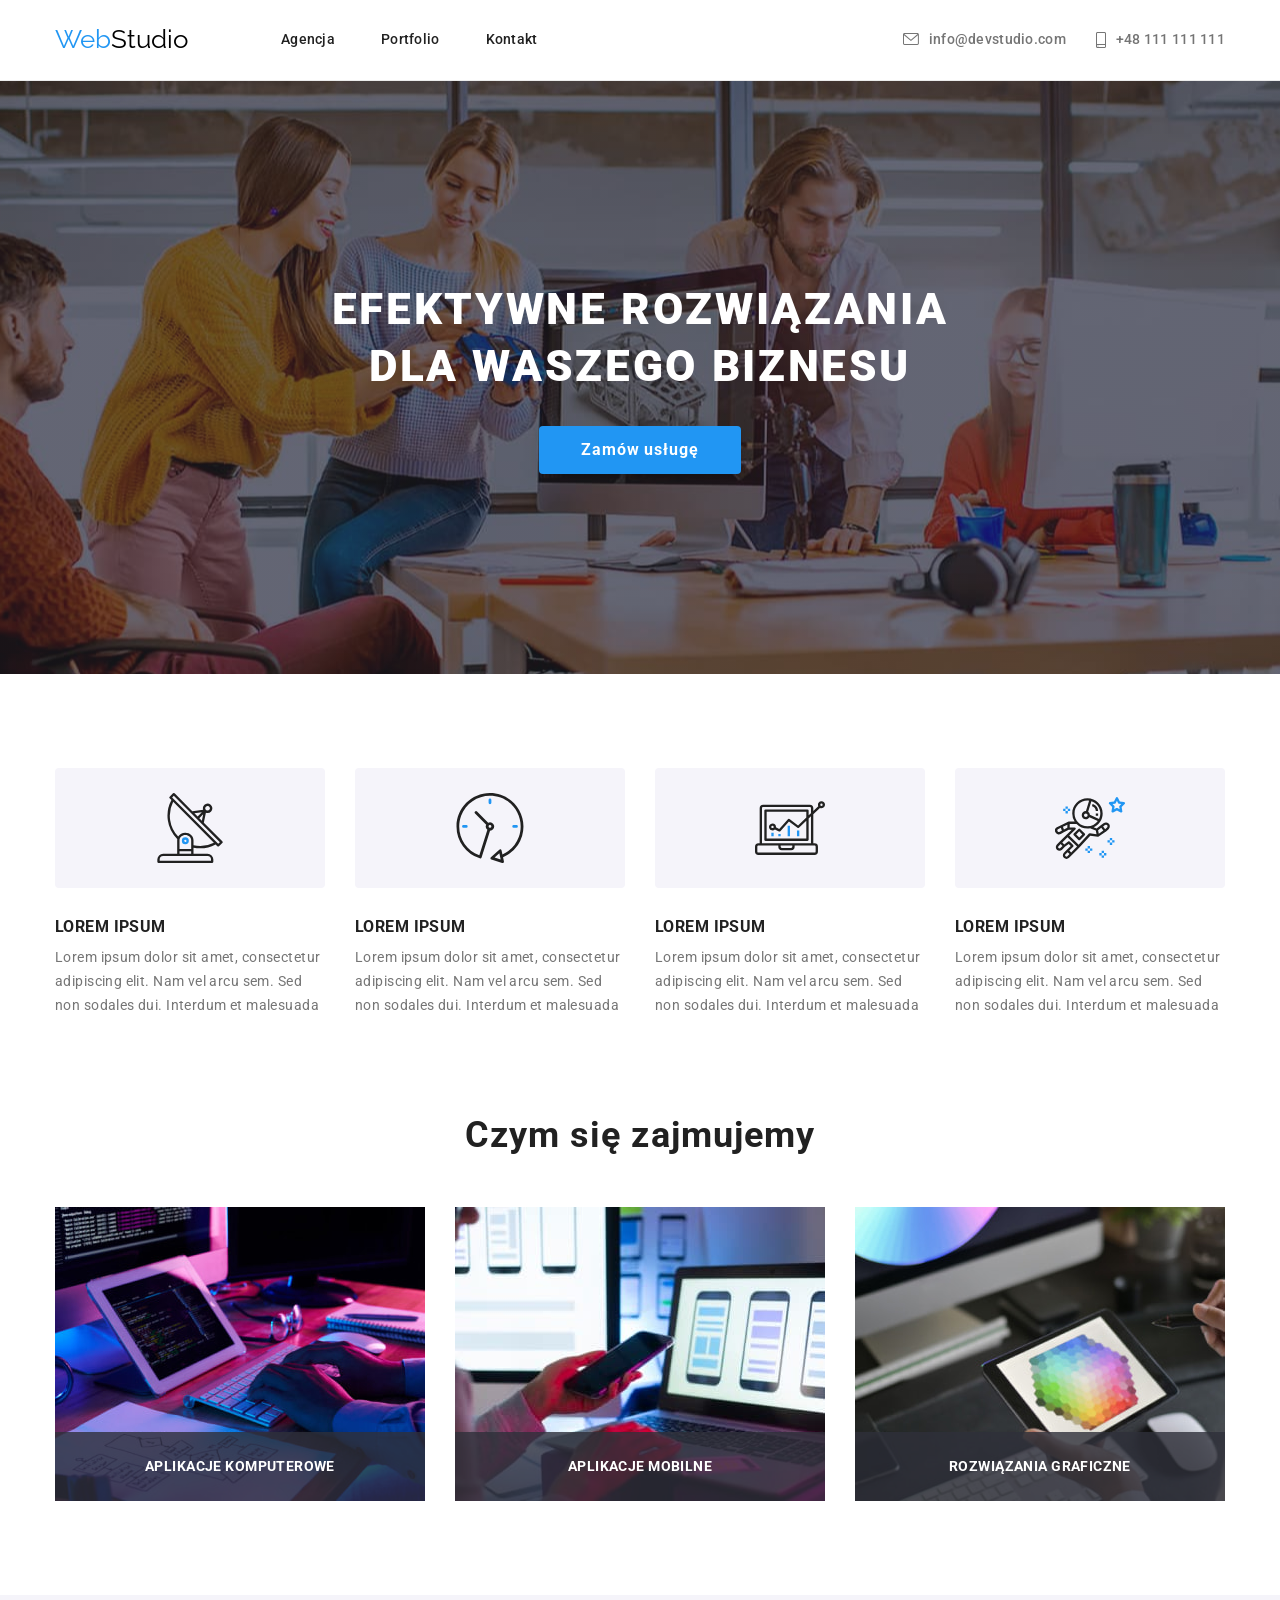
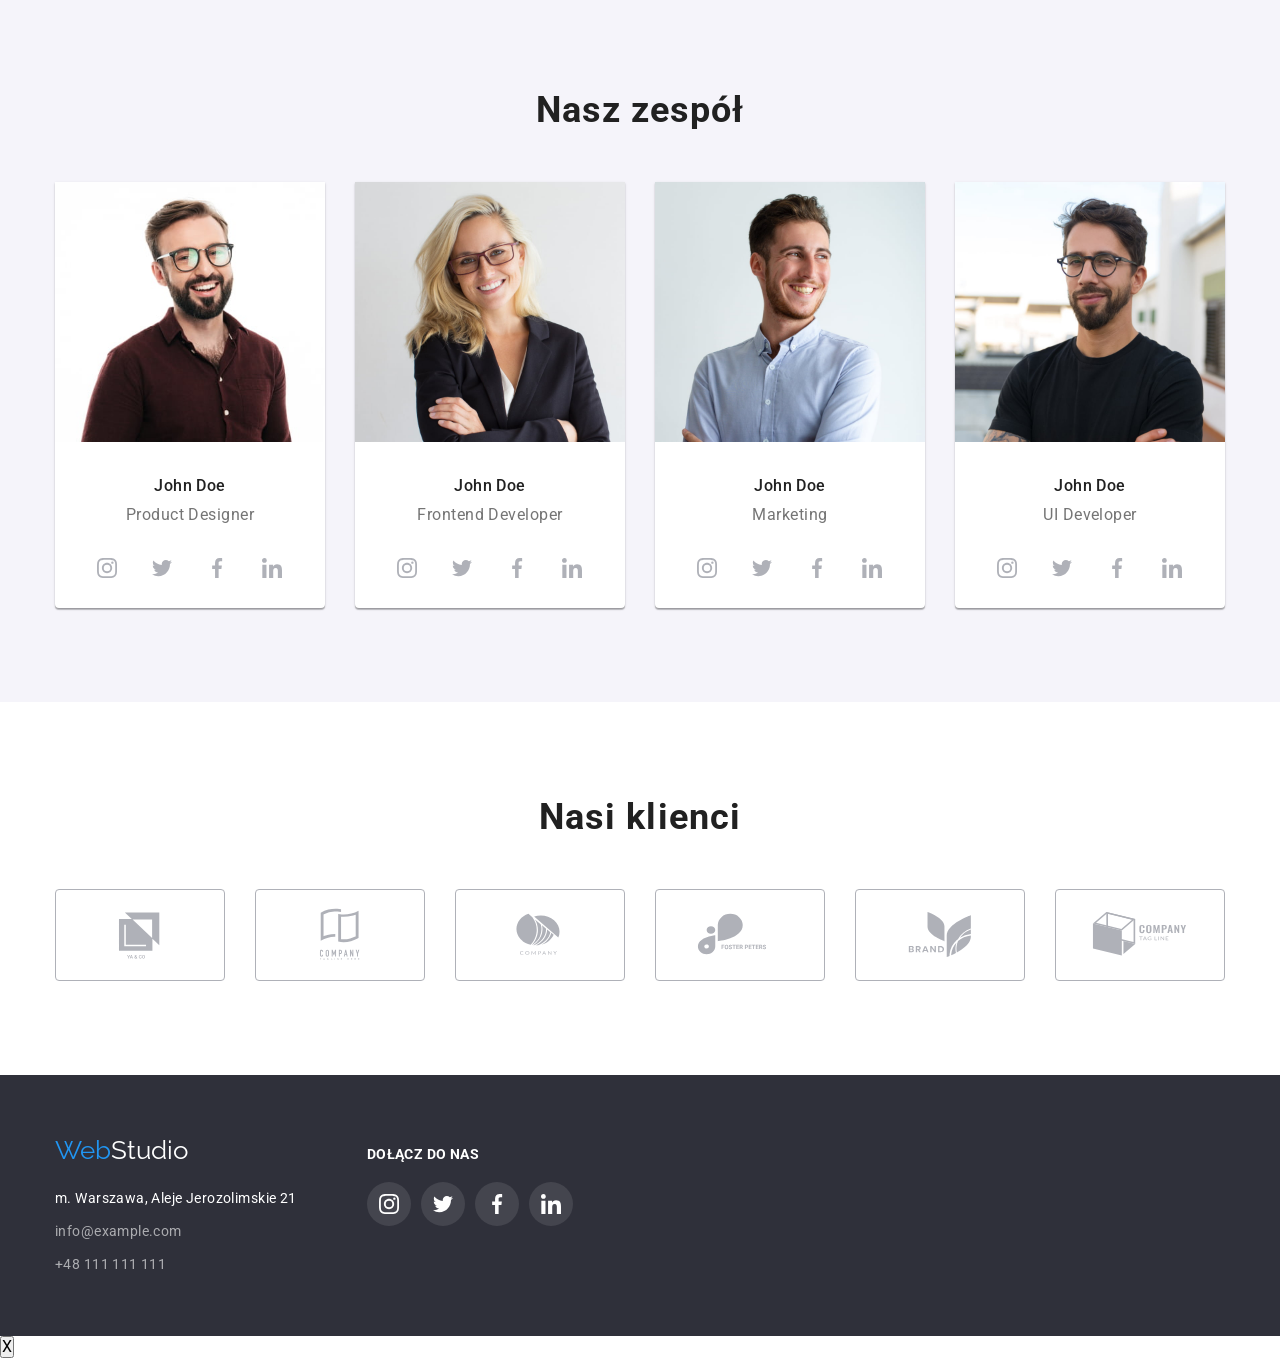
==== index.html @ ac833cc3 "add modal html coding" ====
<!DOCTYPE html>
<html lang="pl">
  <head>
    <meta charset="utf-8" />
    <link
      rel="stylesheet"
      href="https://cdnjs.cloudflare.com/ajax/libs/modern-normalize/1.1.0/modern-normalize.min.css"
    />
    <link
      href="https://fonts.googleapis.com/css2?family=Raleway:wght@700&family=Roboto:wght@400;500;700;900&display=swap"
      rel="stylesheet"
    />
    <link rel="stylesheet" href="./css/styles.css" />
    <title>WebStudio - agencja interaktywna</title>
  </head>
  <body>
    <header class="page-header">
      <div class="container page-nav">
        <a href="./" class="logo"><span class="logo-blue">Web</span>Studio</a>
        <nav>
          <ul class="nav-links">
            <li><a href="">Agencja</a></li>
            <li><a href="./portfolio.html">Portfolio</a></li>
            <li><a href="">Kontakt</a></li>
          </ul>
        </nav>
        <ul class="nav-links contact-links">
          <li>
            <a href="mailto:info@devstudio.com">
              <svg width="16" height="12">
                <use href="./images/icons.svg#icon-envelope"></use>
              </svg>
              info@devstudio.com
            </a>
          </li>
          <li>
            <a href="tel:+48111111111">
              <svg width="10" height="16">
                <use href="./images/icons.svg#icon-smartphone"></use>
              </svg>
              +48 111 111 111
            </a>
          </li>
        </ul>
      </div>
    </header>
    <!--hero content-->
    <main>
      <section class="hero-content section">
        <div class="container">
          <h1>
            Efektywne rozwiązania<br />
            dla waszego biznesu
          </h1>
          <button type="button" class="hero-button" data-modal-open>Zamów usługę</button>
        </div>
      </section>
      <!--examples content-->
      <section class="examples-content section">
        <div class="container">
          <ul class="examples-cards">
            <li>
              <div class="examples-icons-bg">
                <svg class="examples-icons" width="70" height="70">
                  <use href="images/icons.svg#icon-antenna"></use>
                </svg>
              </div>
              <h3>Lorem ipsum</h3>
              <p>
                Lorem ipsum dolor sit amet, consectetur adipiscing elit. Nam vel arcu sem. Sed non sodales dui. Interdum
                et malesuada
              </p>
            </li>
            <li>
              <div class="examples-icons-bg">
                <svg class="examples-icons" width="70" height="70">
                  <use href="images/icons.svg#icon-clock"></use>
                </svg>
              </div>
              <h3>Lorem ipsum</h3>
              <p>
                Lorem ipsum dolor sit amet, consectetur adipiscing elit. Nam vel arcu sem. Sed non sodales dui. Interdum
                et malesuada
              </p>
            </li>
            <li>
              <div class="examples-icons-bg">
                <svg class="examples-icons" width="70" height="70">
                  <use href="images/icons.svg#icon-diagram"></use>
                </svg>
              </div>
              <h3>Lorem ipsum</h3>
              <p>
                Lorem ipsum dolor sit amet, consectetur adipiscing elit. Nam vel arcu sem. Sed non sodales dui. Interdum
                et malesuada
              </p>
            </li>
            <li>
              <div class="examples-icons-bg">
                <svg class="examples-icons" width="70" height="70">
                  <use href="images/icons.svg#icon-astronaut"></use>
                </svg>
              </div>
              <h3>Lorem ipsum</h3>
              <p>
                Lorem ipsum dolor sit amet, consectetur adipiscing elit. Nam vel arcu sem. Sed non sodales dui. Interdum
                et malesuada
              </p>
            </li>
          </ul>
          <h2>Czym się zajmujemy</h2>
          <ul class="examples-info-cards">
            <li>
              <figure>
                <img
                  src="./images/box-1.jpg"
                  alt="Schemat blokowy na kartce papieru, dłonie na klawiaturze, tablet i monitor"
                  width="370"
                  height="294"
                />
                <figcaption>
                  <p class="examples-info-text">Aplikacje komputerowe</p>
                </figcaption>
              </figure>
            </li>
            <li>
              <figure>
                <img
                  src="./images/box-2.jpg"
                  alt="Dłonie trzymają smartfon i dotykają laptopa"
                  width="370"
                  height="294"
                />
                <figcaption>
                  <p class="examples-info-text">Aplikacje mobilne</p>
                </figcaption>
              </figure>
            </li>
            <li>
              <figure>
                <img
                  src="./images/box-3.jpg"
                  alt="Dłonie trzymają tablet i rysik, w tle iMac"
                  width="370"
                  height="294"
                />
                <figcaption>
                  <p class="examples-info-text">Rozwiązania graficzne</p>
                </figcaption>
              </figure>
            </li>
          </ul>
        </div>
      </section>
      <!--team content-->
      <section class="team-content section">
        <div class="container">
          <h2>Nasz zespół</h2>
          <ul class="team-cards">
            <li>
              <figure>
                <img src="images/product.jpg" alt="Osoba zajmująca się tworzeniem produktów" width="270" height="260" />
                <figcaption>
                  <span class="team-name">John Doe</span>
                  <br />
                  <span class="team-descr">Product Designer</span>
                </figcaption>
              </figure>
              <ul class="team-social">
                <li>
                  <a href="#">
                    <svg width="20" height="20">
                      <use href="./images/icons.svg#icon-instagram"></use>
                    </svg>
                  </a>
                </li>
                <li>
                  <a href="#">
                    <svg width="20" height="20">
                      <use href="./images/icons.svg#icon-twitter"></use>
                    </svg>
                  </a>
                </li>
                <li>
                  <a href="#">
                    <svg width="20" height="20">
                      <use href="./images/icons.svg#icon-facebook"></use>
                    </svg>
                  </a>
                </li>
                <li>
                  <a href="#">
                    <svg width="20" height="20">
                      <use href="./images/icons.svg#icon-linkedin"></use>
                    </svg>
                  </a>
                </li>
              </ul>
            </li>
            <li>
              <figure>
                <img src="images/frontend.jpg" alt="Osoba zajmująca się frontendem" width="270" height="260" />
                <figcaption>
                  <span class="team-name">John Doe</span>
                  <br />
                  <span class="team-descr">Frontend Developer</span>
                </figcaption>
              </figure>
              <ul class="team-social">
                <li>
                  <a href="#">
                    <svg width="20" height="20">
                      <use href="./images/icons.svg#icon-instagram"></use>
                    </svg>
                  </a>
                </li>
                <li>
                  <a href="#">
                    <svg width="20" height="20">
                      <use href="./images/icons.svg#icon-twitter"></use>
                    </svg>
                  </a>
                </li>
                <li>
                  <a href="#">
                    <svg width="20" height="20">
                      <use href="./images/icons.svg#icon-facebook"></use>
                    </svg>
                  </a>
                </li>
                <li>
                  <a href="#">
                    <svg width="20" height="20">
                      <use href="./images/icons.svg#icon-linkedin"></use>
                    </svg>
                  </a>
                </li>
              </ul>
            </li>
            <li>
              <figure>
                <img src="images/marketing.jpg" alt="Osoba zajmująca się marketingiem" width="270" height="260" />
                <figcaption>
                  <span class="team-name">John Doe</span>
                  <br />
                  <span class="team-descr">Marketing</span>
                </figcaption>
              </figure>
              <ul class="team-social">
                <li>
                  <a href="#">
                    <svg width="20" height="20">
                      <use href="./images/icons.svg#icon-instagram"></use>
                    </svg>
                  </a>
                </li>
                <li>
                  <a href="#">
                    <svg width="20" height="20">
                      <use href="./images/icons.svg#icon-twitter"></use>
                    </svg>
                  </a>
                </li>
                <li>
                  <a href="#">
                    <svg width="20" height="20">
                      <use href="./images/icons.svg#icon-facebook"></use>
                    </svg>
                  </a>
                </li>
                <li>
                  <a href="#">
                    <svg width="20" height="20">
                      <use href="./images/icons.svg#icon-linkedin"></use>
                    </svg>
                  </a>
                </li>
              </ul>
            </li>
            <li>
              <figure>
                <img src="images/ui.jpg" alt="Osoba zajmująca się interfejsem" width="270" height="260" />
                <figcaption>
                  <span class="team-name">John Doe</span>
                  <br />
                  <span class="team-descr">UI Developer</span>
                </figcaption>
              </figure>
              <ul class="team-social">
                <li>
                  <a href="#">
                    <svg width="20" height="20">
                      <use href="./images/icons.svg#icon-instagram"></use>
                    </svg>
                  </a>
                </li>
                <li>
                  <a href="#">
                    <svg width="20" height="20">
                      <use href="./images/icons.svg#icon-twitter"></use>
                    </svg>
                  </a>
                </li>
                <li>
                  <a href="#">
                    <svg width="20" height="20">
                      <use href="./images/icons.svg#icon-facebook"></use>
                    </svg>
                  </a>
                </li>
                <li>
                  <a href="#">
                    <svg width="20" height="20">
                      <use href="./images/icons.svg#icon-linkedin"></use>
                    </svg>
                  </a>
                </li>
              </ul>
            </li>
          </ul>
        </div>
      </section>
      <!--client content-->
      <section class="client-content section">
        <div class="container">
          <h2>Nasi klienci</h2>
          <ul class="client-cards">
            <li>
              <a href="#">
                <svg class="client-logo" width="106" height="60">
                  <use href="images/icons.svg#icon-client-1"></use>
                </svg>
              </a>
            </li>
            <li>
              <a href="#">
                <svg class="client-logo" width="106" height="60">
                  <use href="images/icons.svg#icon-client-2"></use>
                </svg>
              </a>
            </li>
            <li>
              <a href="#">
                <svg class="client-logo" width="106" height="60">
                  <use href="images/icons.svg#icon-client-3"></use>
                </svg>
              </a>
            </li>
            <li>
              <a href="#">
                <svg class="client-logo" width="106" height="60">
                  <use href="images/icons.svg#icon-client-4"></use>
                </svg>
              </a>
            </li>
            <li>
              <a href="#">
                <svg class="client-logo" width="106" height="60">
                  <use href="images/icons.svg#icon-client-5"></use>
                </svg>
              </a>
            </li>
            <li>
              <a href="#">
                <svg class="client-logo" width="106" height="60">
                  <use href="images/icons.svg#icon-client-6"></use>
                </svg>
              </a>
            </li>
          </ul>
        </div>
      </section>
    </main>
    <footer>
      <div class="footer container">
        <div class="footer-address">
          <a href="/" class="logo logo-white"> <span class="logo-blue">Web</span>Studio </a>
          <address>
            <p>m. Warszawa, Aleje Jerozolimskie 21</p>
            <p><a href="mailto:info@example.com">info@example.com</a></p>
            <p><a href="tel:+48111111111">+48 111 111 111</a></p>
          </address>
        </div>
        <div class="footer-social">
          <h4>Dołącz do nas</h4>
          <ul class="footer-social-icons">
            <li>
              <a href="#">
                <svg class="footer-social-icon" width="20" height="20">
                  <use href="./images/icons.svg#icon-instagram"></use>
                </svg>
              </a>
            </li>
            <li>
              <a href="#">
                <svg class="footer-social-icon" width="20" height="20">
                  <use href="./images/icons.svg#icon-twitter"></use>
                </svg>
              </a>
            </li>
            <li>
              <a href="#">
                <svg class="footer-social-icon" width="20" height="20">
                  <use href="./images/icons.svg#icon-facebook"></use>
                </svg>
              </a>
            </li>
            <li>
              <a href="#">
                <svg class="footer-social-icon" width="20" height="20">
                  <use href="./images/icons.svg#icon-linkedin"></use>
                </svg>
              </a>
            </li>
          </ul>
        </div>
      </div>
    </footer>

    <div class="backdrop is-hidden" data-modal>
      <div class="modal">
        <button type="button" class="close-btn" data-modal-close>X</button>
      </div>
    </div>

    <script src="./js/modal.js"></script>
  </body>
</html>
---- css/styles.css ----
* {
  box-sizing: border-box;
  margin: 0;
  padding: 0;
}

:root {
  --white-color: #fff;
  --team-color: #f5f4fa;
  --black-color: #000;
  --brand-color: #212121;
  --link-color: #2196f3;
  --contact-color: #757575;
  --icons-color: #afb1b8;
  --border-color: #eee;
  --portfolio-box-color: rgba(33, 150, 243, 0.9);
  --boxed-color: rgba(47, 48, 58, 0.8);
  --footer-contact-color: rgba(255, 255, 255, 0.6);
  --bg-color: #2f303a;
  --border-radius: 4px;
  --cubic-bezier: cubic-bezier(0.4, 0, 0.2, 1);
  --box-shadows: 0px 1px 3px rgba(0, 0, 0, 0.12), 0px 1px 1px rgba(0, 0, 0, 0.14), 0px 2px 1px rgba(0, 0, 0, 0.2);
}

body {
  font-family: 'Roboto', sans-serif;
  color: var(--brand-color);
}

ul {
  list-style: none;
}

img,
svg {
  display: block;
}

.container {
  max-width: 1200px;
  margin: 0 auto;
  padding: 0 15px;
}

.section {
  padding: 94px 0;
}

.page-header {
  padding-top: 24px;
  padding-bottom: 25px;
  border-bottom: 1px solid #ececec;
}

.logo {
  font-family: 'Raleway', sans-serif;
  font-size: 26px;
  text-decoration: none;
  line-height: 1.2;
  color: var(--black-color);
}

.logo-white {
  color: var(--white-color);
}

.page-nav {
  display: flex;
  align-items: center;
  justify-content: space-between;
}

.page-nav nav {
  margin-left: 93px;
  flex-grow: 1;
}

.nav-links {
  display: flex;
}

.nav-links li:not(:last-child) {
  margin-right: 46px;
}

.nav-links li a {
  color: var(--brand-color);
  font-weight: 500;
  font-size: 14px;
  letter-spacing: 0.02em;
  line-height: 1.1;
  text-decoration: none;
}

.contact-links li a {
  display: flex;
  align-items: center;
  color: var(--contact-color);
}

.contact-links li:not(:last-child) {
  margin-right: 30px;
}

.contact-links li a svg {
  margin-right: 10px;
  fill: currentColor;
}

.logo .logo-blue {
  color: var(--link-color);
}

.nav-links li a:hover,
.nav-links li a:focus,
.contact-links li a:hover,
.contact-links li a:focus {
  color: var(--link-color);
  transition: color 250ms var(--cubic-bezier);
}

.hero-content {
  background-image: linear-gradient(rgba(47, 48, 58, 0.4), rgba(47, 48, 58, 0.4)), url('../images/hero-bg.jpg');
  background-repeat: no-repeat;
  background-position: center;
  background-size: auto auto;
}

.hero-content .container {
  padding-top: 106px;
  padding-bottom: 106px;
}

.hero-content h1 {
  text-align: center;
  text-transform: uppercase;
  font-weight: 900;
  font-size: 44px;
  line-height: 1.3;
  letter-spacing: 0.06em;
  color: var(--white-color);
  margin-bottom: 30px;
}

.hero-button {
  display: block;
  margin: 0 auto;
  border: 0;
  text-align: center;
  box-shadow: 0px 4px 4px rgba(0, 0, 0, 0.15);
  border-radius: var(--border-radius);
  letter-spacing: 0.06em;
  font-weight: 700;
  font-size: 16px;
  line-height: 1.8;
  padding: 10px 42px;
  background-color: var(--link-color);
  color: var(--white-color);
}

.examples-content {
  font-size: 14px;
  letter-spacing: 0.03em;
}

.examples-cards,
.examples-info-cards,
.portfolio,
.team-cards,
.client-cards {
  display: flex;
  flex-wrap: wrap;
  gap: 30px;
}

.examples-cards li,
.team-cards li {
  flex-basis: calc((100% - 90px) / 4);
}

.examples-info-cards li,
.portfolio li {
  flex-basis: calc((100% - 60px) / 3);
}

.examples-cards li h3 {
  font-weight: 700;
  line-height: 1.1;
  text-transform: uppercase;
  color: var(--brand-color);
}

.examples-cards .examples-icons-bg {
  background-color: var(--team-color);
  padding: 25px 100px;
  margin-bottom: 30px;
  border-radius: var(--border-radius);
}

.examples-cards li p {
  margin: 10px 0 96px;
  font-weight: 400;
  line-height: 1.7;
  color: var(--contact-color);
}

.examples-info-cards figure {
  position: relative;
}

.examples-info-cards figcaption {
  position: absolute;
  bottom: 0;
  background-color: var(--boxed-color);
  width: 100%;
}

.examples-info-cards .examples-info-text {
  padding: 27px 0;
  color: var(--white-color);
  font-weight: 700;
  font-size: 14px;
  line-height: 1.1;
  text-align: center;
  letter-spacing: 0.03em;
  text-transform: uppercase;
}

.examples-content h2,
.team-content h2,
.client-content h2 {
  margin-bottom: 50px;
  font-weight: 700;
  font-size: 36px;
  line-height: 1.2;
  text-align: center;
  letter-spacing: 0.03em;
  color: var(--brand-color);
}

.team-content {
  background-color: var(--team-color);
}

footer,
.hero-content {
  background-color: var(--bg-color);
}

.team-cards > li {
  background-color: var(--white-color);
  box-shadow: var(--box-shadows);
  border-radius: 0px 0px 4px 4px;
}

.team-cards figcaption {
  margin: 30px 0 16px;
  font-size: 16px;
  line-height: 1.8;
  letter-spacing: 0.03em;
  text-align: center;
}

.team-cards .team-name {
  font-weight: 500;
  color: var(--brand-color);
}

.team-cards .team-descr {
  color: var(--contact-color);
}

.team-content .team-social {
  display: flex;
  align-items: center;
  justify-content: center;
  margin-bottom: 18px;
}

.team-social li:not(:last-child),
.footer-social-icons li:not(:last-child) {
  margin-right: 10px;
}

.team-social li a,
.footer-social .footer-social-icons li a {
  display: inline-flex;
  padding: 12px;
}

.team-social li a {
  color: var(--icons-color);
  fill: currentColor;
}

.team-social li a:hover,
.team-social li a:focus {
  color: var(--white-color);
  background-color: var(--link-color);
  border-radius: 50%;
  transition: color 250ms var(--cubic-bezier), background-color 250ms var(--cubic-bezier);
}

.client-cards li {
  flex-basis: calc((100% - 150px) / 6);
}

.client-cards li a {
  display: flex;
  align-items: center;
  justify-content: center;
  border: 1px solid var(--icons-color);
  border-radius: var(--border-radius);
  padding: 15px 0;
  fill: var(--icons-color);
}

.client-cards li a:hover,
.client-cards li a:focus {
  border-color: var(--link-color);
  fill: var(--link-color);
  transition: border-color 250ms var(--cubic-bezier), fill 250ms var(--cubic-bezier);
}

footer {
  padding: 60px 0;
}

.footer,
.footer-social-icons {
  display: flex;
  justify-content: flex-start;
}

.footer-address {
  margin-right: 70px;
}

.footer-address p {
  font-style: normal;
  font-size: 14px;
  line-height: 24px;
  letter-spacing: 0.03em;
}

.footer-address p:not(:first-child) {
  margin-top: 9px;
}

.footer-address p:first-child {
  color: var(--white-color);
}

.footer-address address {
  margin-top: 20px;
}

.footer-address p a {
  text-decoration: none;
  color: var(--footer-contact-color);
}

.footer-address p a:hover,
.footer-address p a:focus {
  background-color: var(--link-color);
  transition: background-color 250ms var(--cubic-bezier);
}

.footer-social {
  margin-top: 12px;
}

.footer-social h4 {
  margin-bottom: 20px;
  color: var(--white-color);
  font-weight: 700;
  font-size: 14px;
  line-height: 1.1;
  letter-spacing: 0.03em;
  text-transform: uppercase;
}

.footer-social .footer-social-icons li a {
  fill: var(--white-color);
  border-radius: 50%;
  background-color: rgba(255, 255, 255, 0.1);
}

.footer-social .footer-social-icons li a:hover,
.footer-social .footer-social-icons li a:focus {
  background-color: var(--link-color);
  transition: background-color 250ms var(--cubic-bezier);
}

.portfolio-buttons {
  margin-bottom: 50px;
}

.portfolio-buttons-list {
  display: flex;
  justify-content: center;
  align-items: center;
}

.portfolio-buttons-list > li:not(:last-child) {
  margin-right: 8px;
}

.portfolio-buttons-list button {
  border: 0;
  border-radius: var(--border-radius);
  background-color: var(--team-color);
  color: inherit;
  font-weight: 500;
  font-size: 16px;
  line-height: 1.6;
  text-align: center;
  letter-spacing: 0.03em;
  padding: 6px 22px;
}

.portfolio-buttons-list button:focus,
.portfolio-buttons-list button:hover {
  box-shadow: 0px 3px 1px rgba(0, 0, 0, 0.1), 0px 1px 2px rgba(0, 0, 0, 0.08), 0px 2px 2px rgba(0, 0, 0, 0.12);
  background-color: var(--link-color);
  color: var(--white-color);
  transition: color 250ms var(--cubic-bezier), background-color 250ms var(--cubic-bezier),
    box-shadow 250ms var(--cubic-bezier);
}

.portfolio-item:hover {
  box-shadow: 0px 1px 1px rgba(0, 0, 0, 0.12), 0px 4px 4px rgba(0, 0, 0, 0.06), 1px 4px 6px rgba(0, 0, 0, 0.16);
  transition: box-shadow 250ms var(--cubic-bezier);
}

.portfolio figcaption {
  border-bottom: 1px solid var(--border-color);
  border-right: 1px solid var(--border-color);
  border-left: 1px solid var(--border-color);
  padding: 20px 24px;
}

.portfolio-item-name {
  font-weight: 700;
  font-size: 18px;
  line-height: 2;
  letter-spacing: 0.06em;
  color: var(--brand-color);
}

.portfolio-item-spec {
  font-weight: 400;
  font-size: 16px;
  line-height: 1.8;
  letter-spacing: 0.03em;
  color: var(--contact-color);
}

.portfolio-box {
  position: relative;
  overflow: hidden;
}

.portfolio-overlay {
  position: absolute;
  top: 0;
  left: 0;
  width: 100%;
  height: 100%;
  padding: 49px 45px 49px 24px;
  transform: translateY(100%);
  transition: transform 250ms var(--cubic-bezier);
  background-color: var(--portfolio-box-color);
}

.portfolio-overlay p {
  font-weight: 400;
  font-size: 18px;
  line-height: 1.55;
  letter-spacing: 0.03em;
  color: var(--white-color);
}

.portfolio-item:hover .portfolio-overlay {
  transform: translateY(0);
}
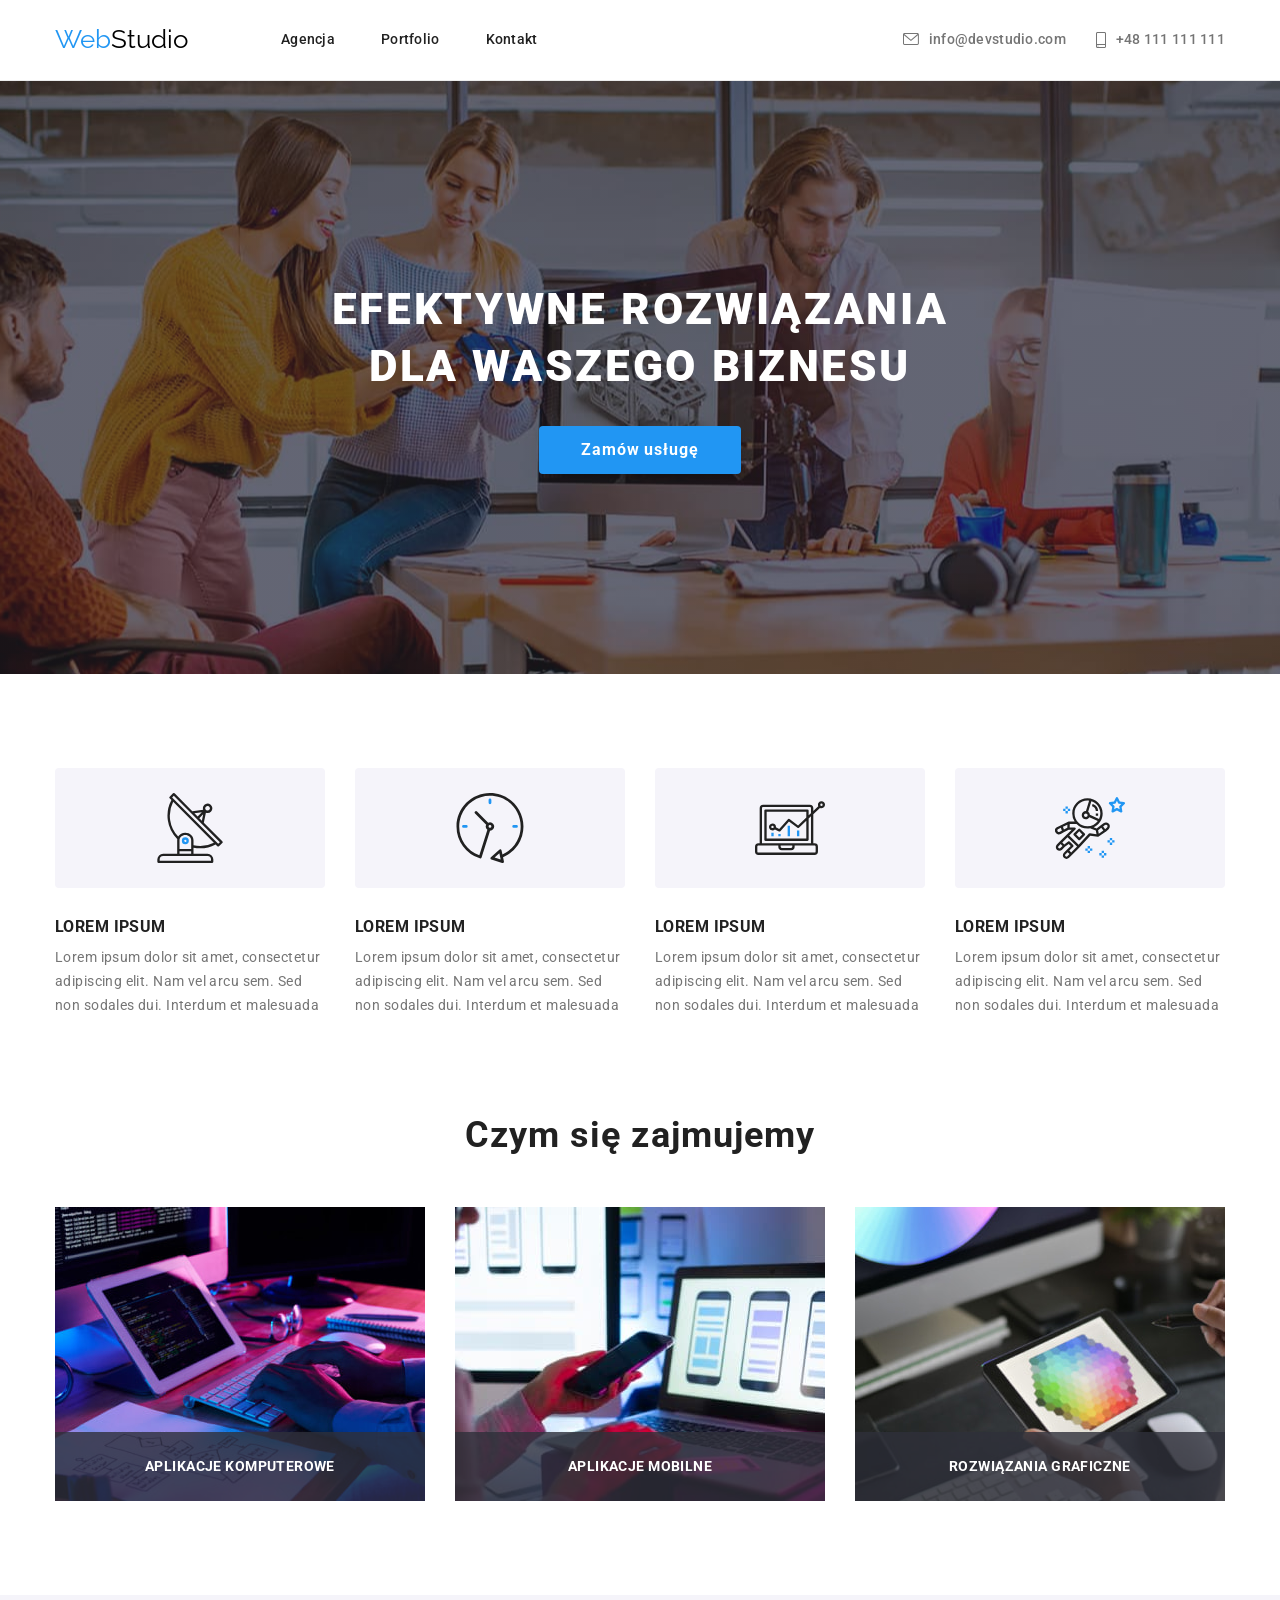
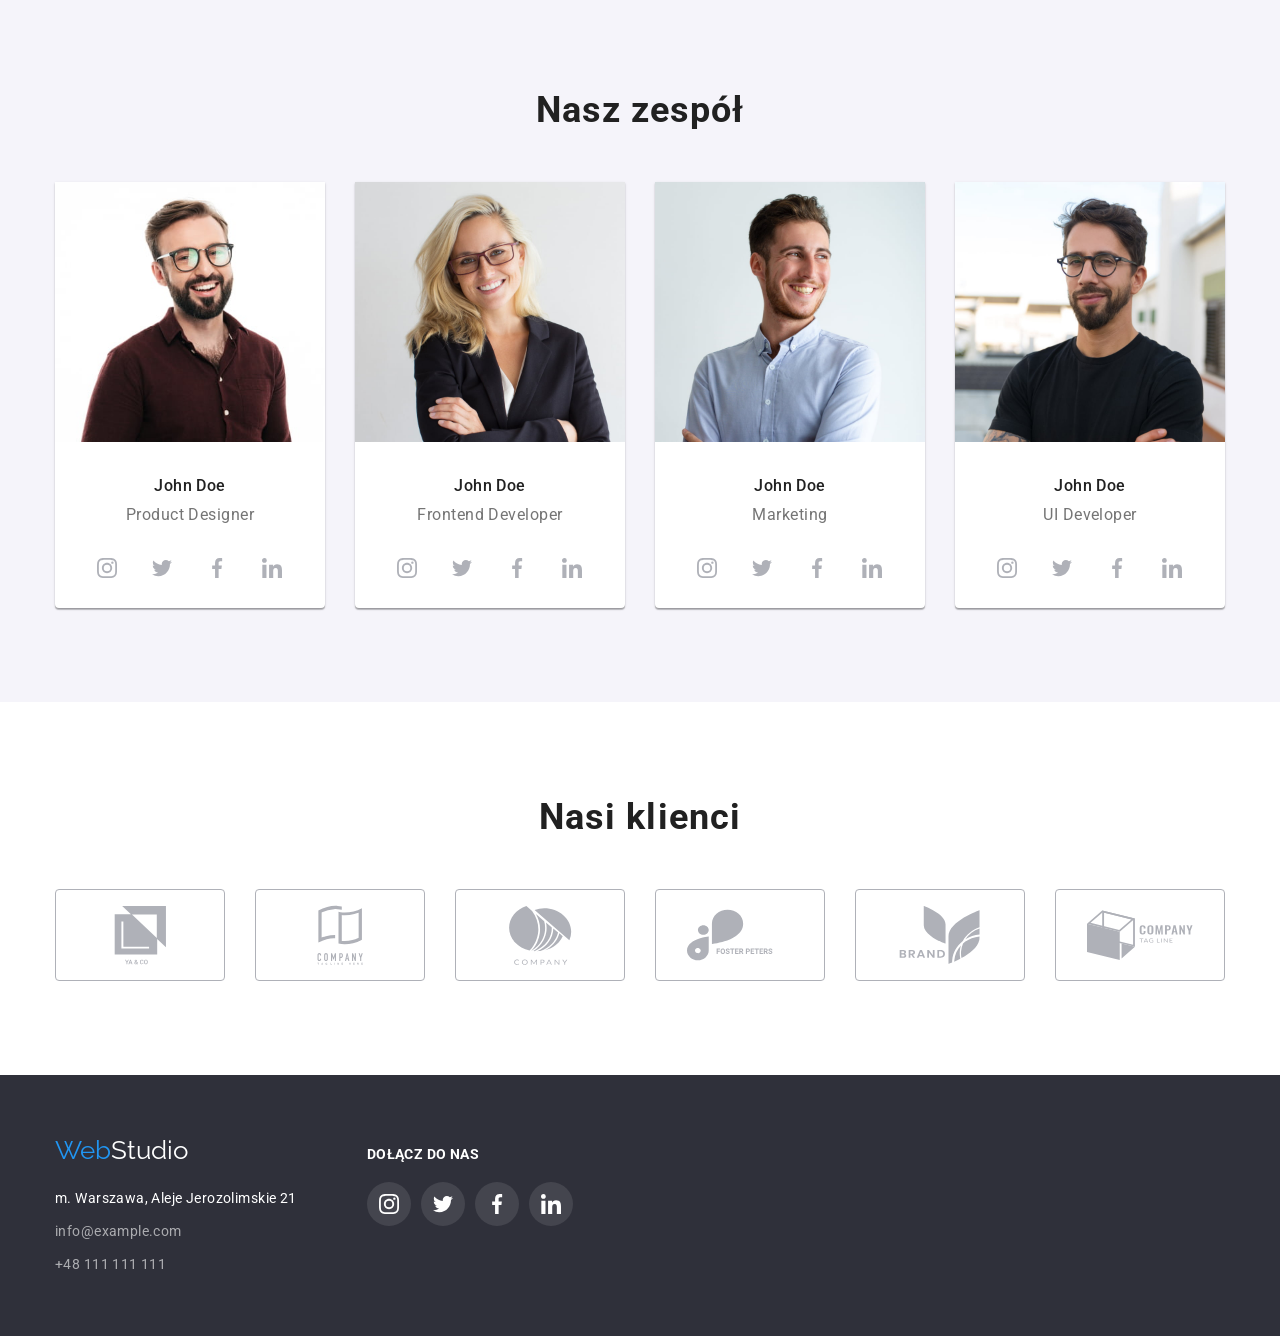
==== commit 90f552be: "add close icon svg" ====
--- a/index.html
+++ b/index.html
@@ -419,7 +419,11 @@
 
     <div class="backdrop is-hidden" data-modal>
       <div class="modal">
-        <button type="button" class="close-btn" data-modal-close>X</button>
+        <button type="button" class="close-btn" data-modal-close>
+          <svg width="18" height="18">
+            <use href="./images/icons.svg#icon-close"></use>
+          </svg>
+        </button>
       </div>
     </div>
 
--- a/css/styles.css
+++ b/css/styles.css
@@ -156,6 +156,7 @@
   padding: 10px 42px;
   background-color: var(--link-color);
   color: var(--white-color);
+  cursor: pointer;
 }
 
 .examples-content {
@@ -417,6 +418,7 @@
   text-align: center;
   letter-spacing: 0.03em;
   padding: 6px 22px;
+  cursor: pointer;
 }
 
 .portfolio-buttons-list button:focus,
@@ -484,3 +486,42 @@
 .portfolio-item:hover .portfolio-overlay {
   transform: translateY(0);
 }
+
+.backdrop {
+  position: fixed;
+  top: 0;
+  left: 0;
+  width: 100%;
+  height: 100%;
+  background-color: rgba(0, 0, 0, 0.2);
+}
+
+.backdrop .modal {
+  position: absolute;
+  top: 50%;
+  left: 50%;
+  width: 528px;
+  height: 581px;
+  transform: translate(-50%, -50%);
+  background-color: var(--white-color);
+  box-shadow: var(--box-shadows);
+  border-radius: 4px;
+}
+
+.close-btn {
+  position: absolute;
+  top: 8px;
+  right: 8px;
+  padding: 6px;
+  border: 1px solid rgba(0, 0, 0, 0.1);
+  border-radius: 50%;
+  background-color: var(--white-color);
+  color: var(--black-color);
+  cursor: pointer;
+}
+
+.is-hidden {
+  visibility: hidden;
+  opacity: 0;
+  pointer-events: none;
+}
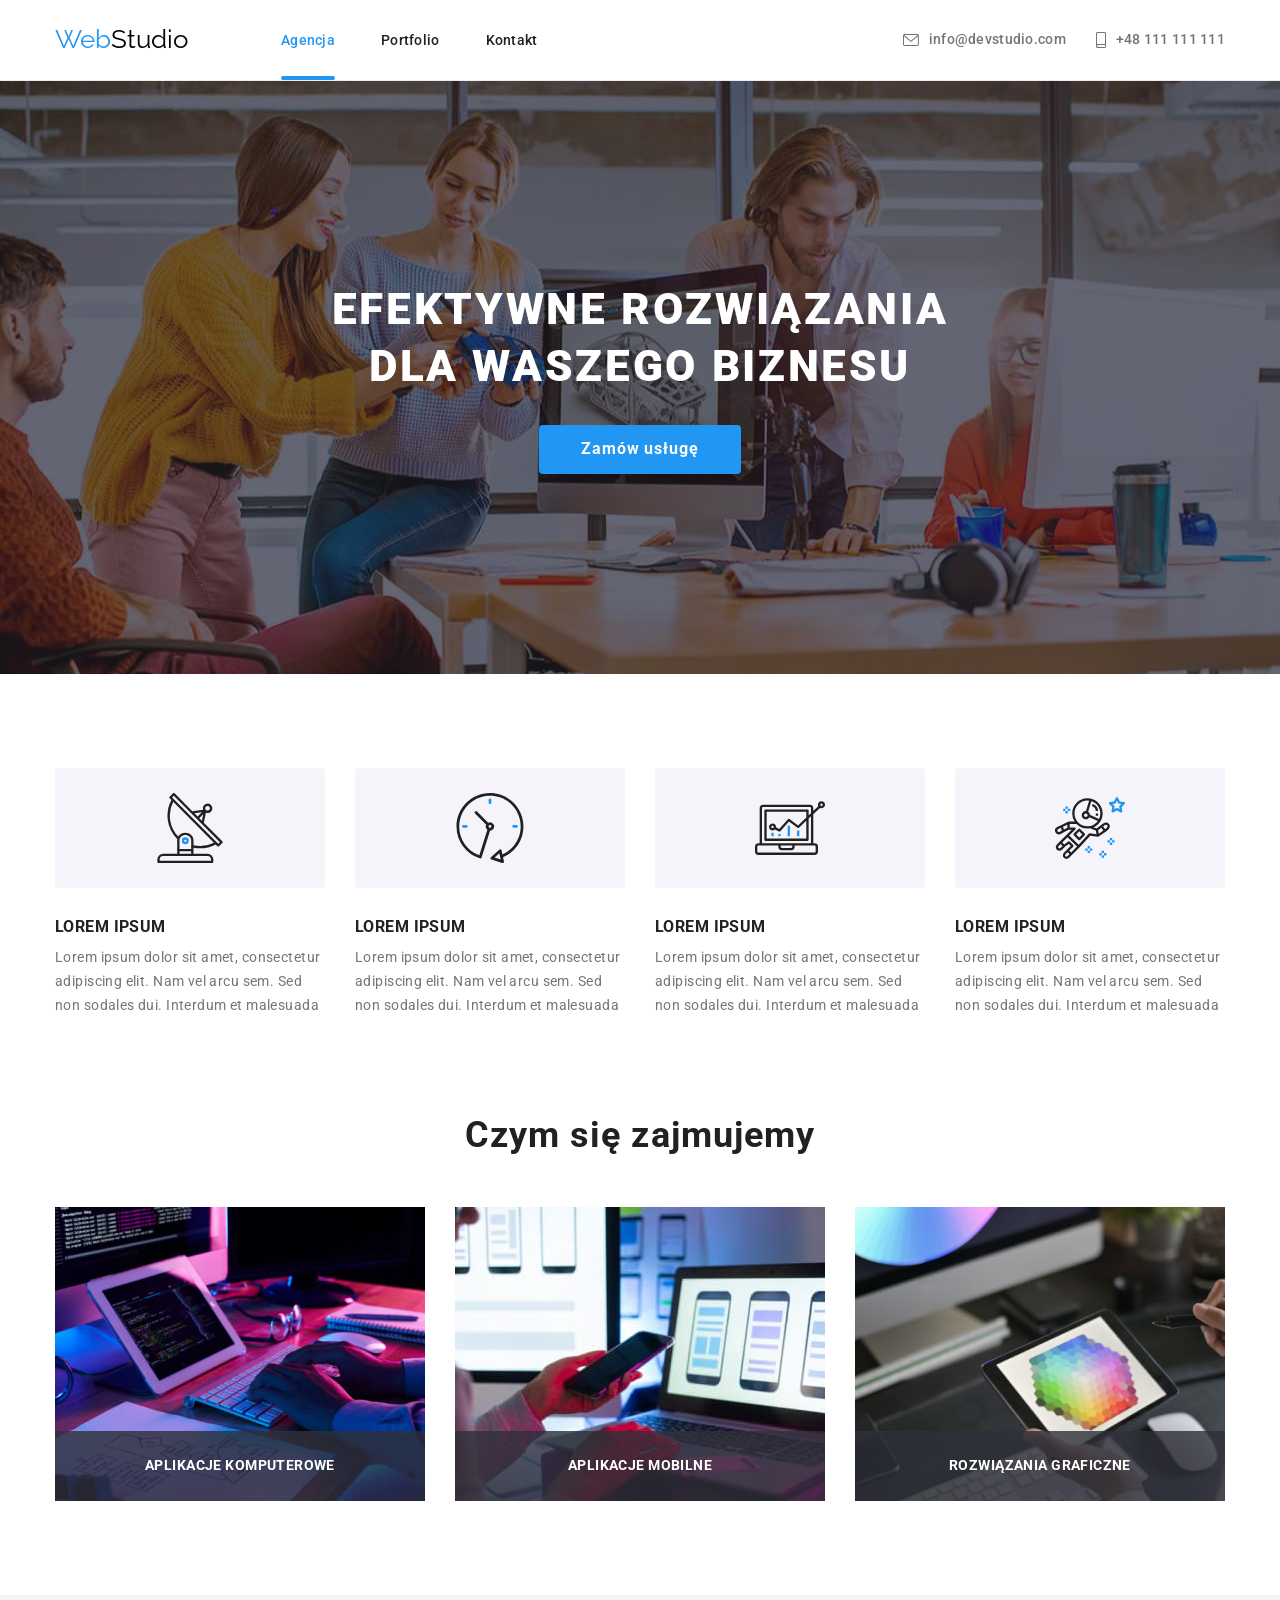
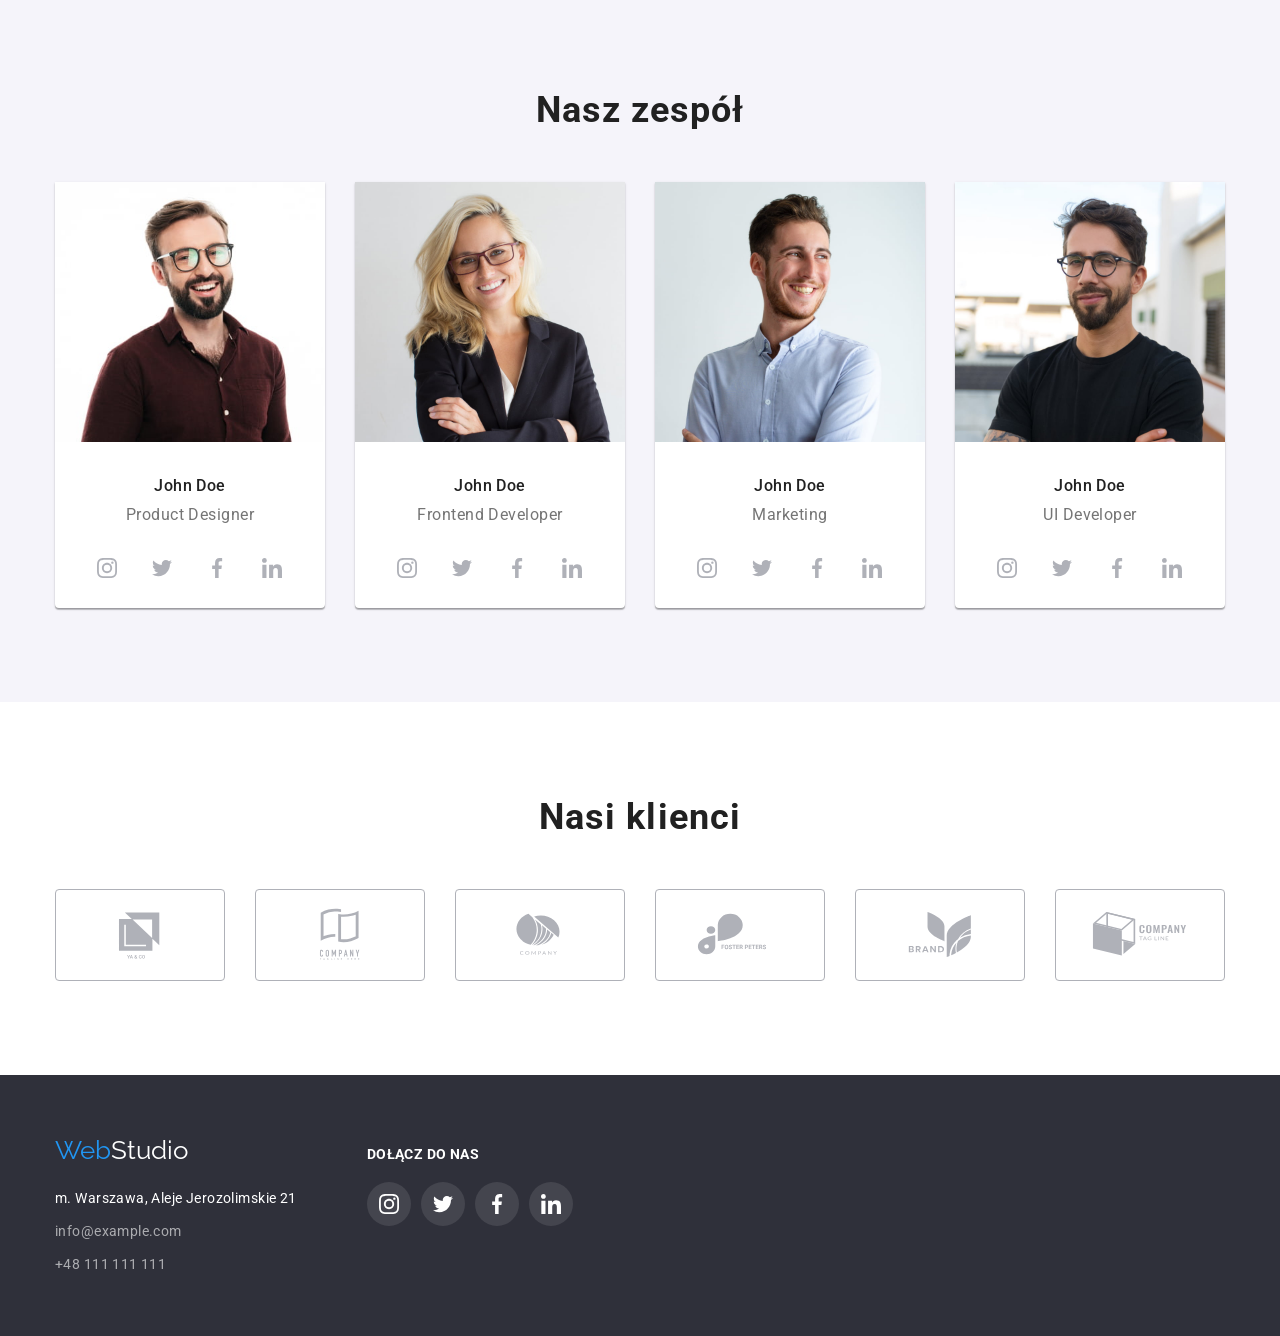
==== commit 9a0f6e2c: "add pseudoelements to navigation" ====
--- a/index.html
+++ b/index.html
@@ -19,7 +19,7 @@
         <a href="./" class="logo"><span class="logo-blue">Web</span>Studio</a>
         <nav>
           <ul class="nav-links">
-            <li><a href="">Agencja</a></li>
+            <li><a class="is-active" href="">Agencja</a></li>
             <li><a href="./portfolio.html">Portfolio</a></li>
             <li><a href="">Kontakt</a></li>
           </ul>
--- a/css/styles.css
+++ b/css/styles.css
@@ -47,8 +47,6 @@
 }
 
 .page-header {
-  padding-top: 24px;
-  padding-bottom: 25px;
   border-bottom: 1px solid #ececec;
 }
 
@@ -84,12 +82,30 @@
 }
 
 .nav-links li a {
+  padding: 32px 0;
   color: var(--brand-color);
   font-weight: 500;
   font-size: 14px;
   letter-spacing: 0.02em;
   line-height: 1.1;
   text-decoration: none;
+}
+
+.nav-links .is-active {
+  position: relative;
+  color: var(--link-color);
+}
+
+.nav-links .is-active::after {
+  display: block;
+  position: absolute;
+  content: '';
+  bottom: 0;
+  left: 0;
+  width: 100%;
+  height: 4px;
+  background-color: currentColor;
+  border-radius: 2px;
 }
 
 .contact-links li a {
@@ -494,18 +510,32 @@
   width: 100%;
   height: 100%;
   background-color: rgba(0, 0, 0, 0.2);
-}
-
-.backdrop .modal {
+  opacity: 1;
+  transition: opacity 350ms var(--cubic-bezier);
+}
+
+.is-hidden {
+  visibility: hidden;
+  opacity: 0;
+  pointer-events: none;
+}
+
+.is-hidden .modal {
+  transform: translate(-50%, -50%) scale(0.25);
+}
+
+.modal {
   position: absolute;
   top: 50%;
   left: 50%;
-  width: 528px;
-  height: 581px;
-  transform: translate(-50%, -50%);
+  min-width: 528px;
+  min-height: 581px;
+  visibility: visible;
   background-color: var(--white-color);
   box-shadow: var(--box-shadows);
   border-radius: 4px;
+  transform: translate(-50%, -50%) scale(1);
+  transition: transform 350ms var(--cubic-bezier);
 }
 
 .close-btn {
@@ -520,8 +550,7 @@
   cursor: pointer;
 }
 
-.is-hidden {
-  visibility: hidden;
-  opacity: 0;
-  pointer-events: none;
-}
+.close-btn:hover {
+  fill: var(--link-color);
+  transition: fill 250ms var(--cubic-bezier);
+}
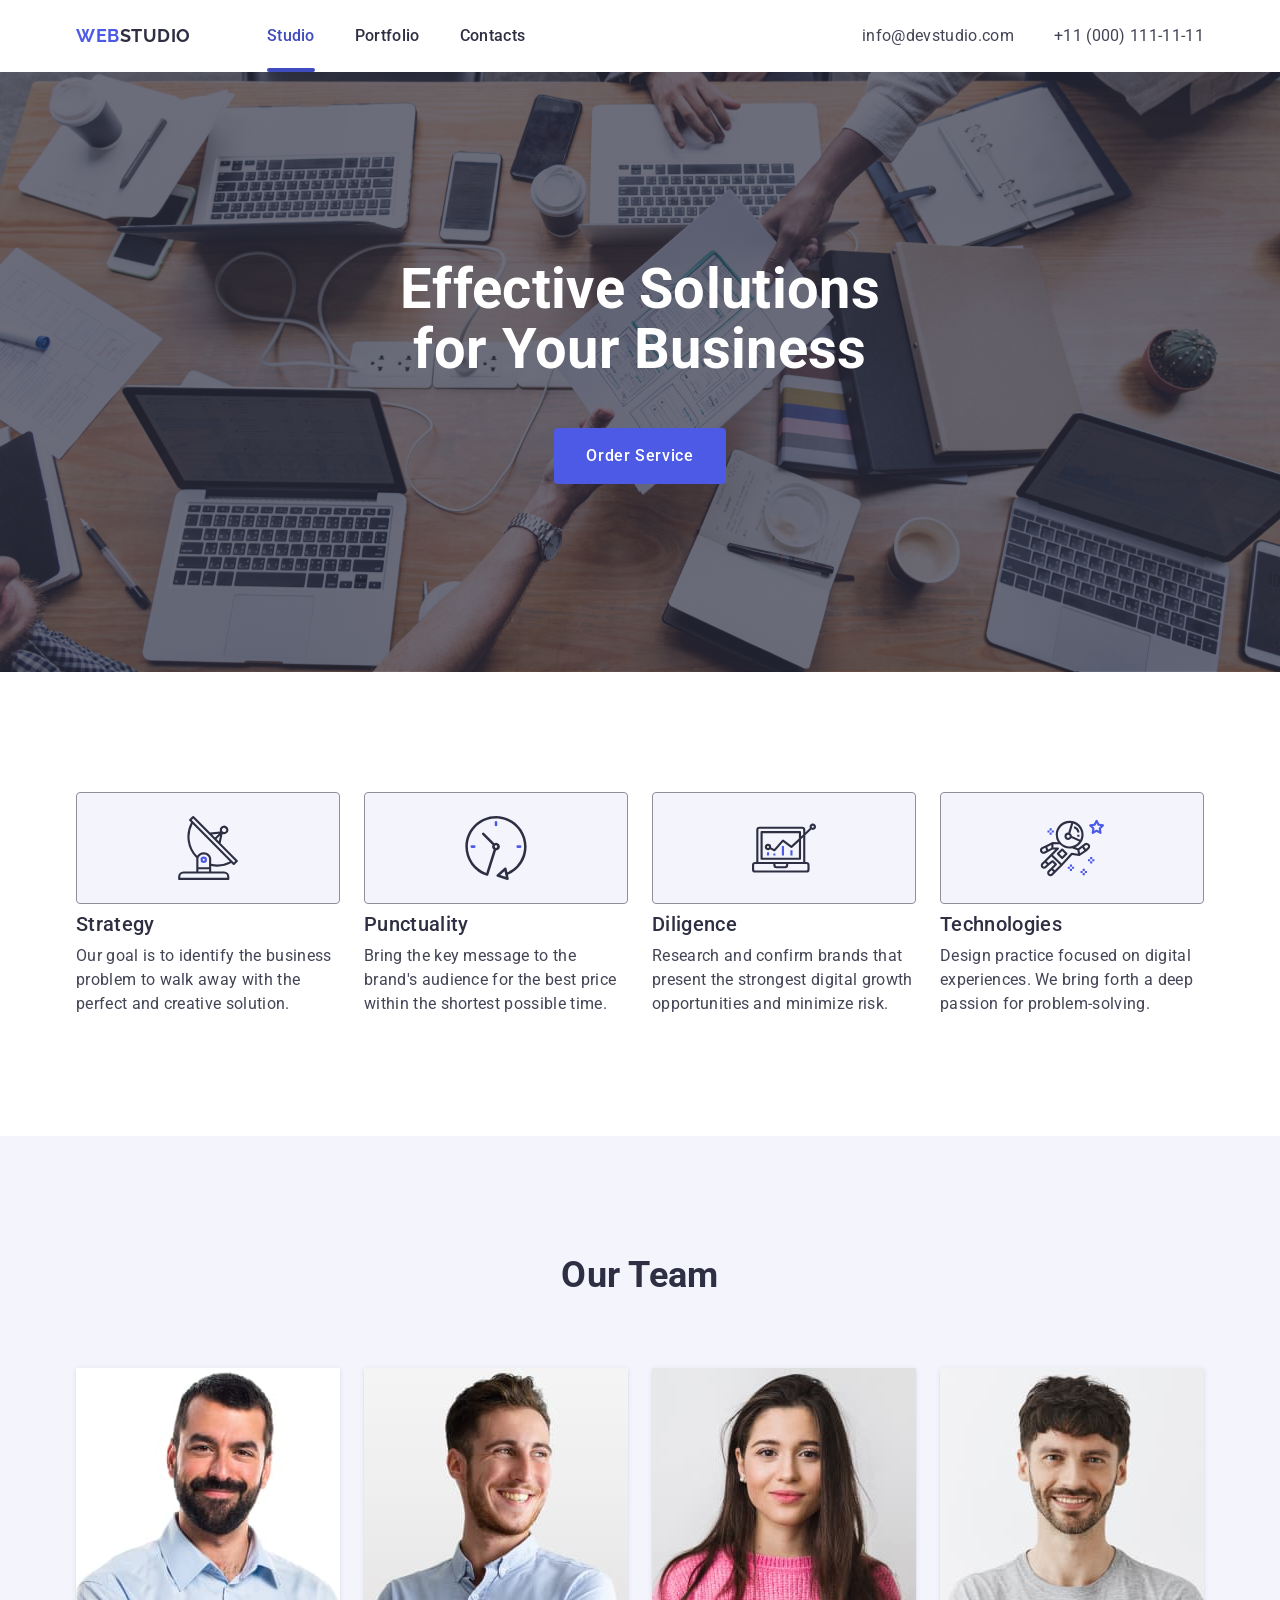
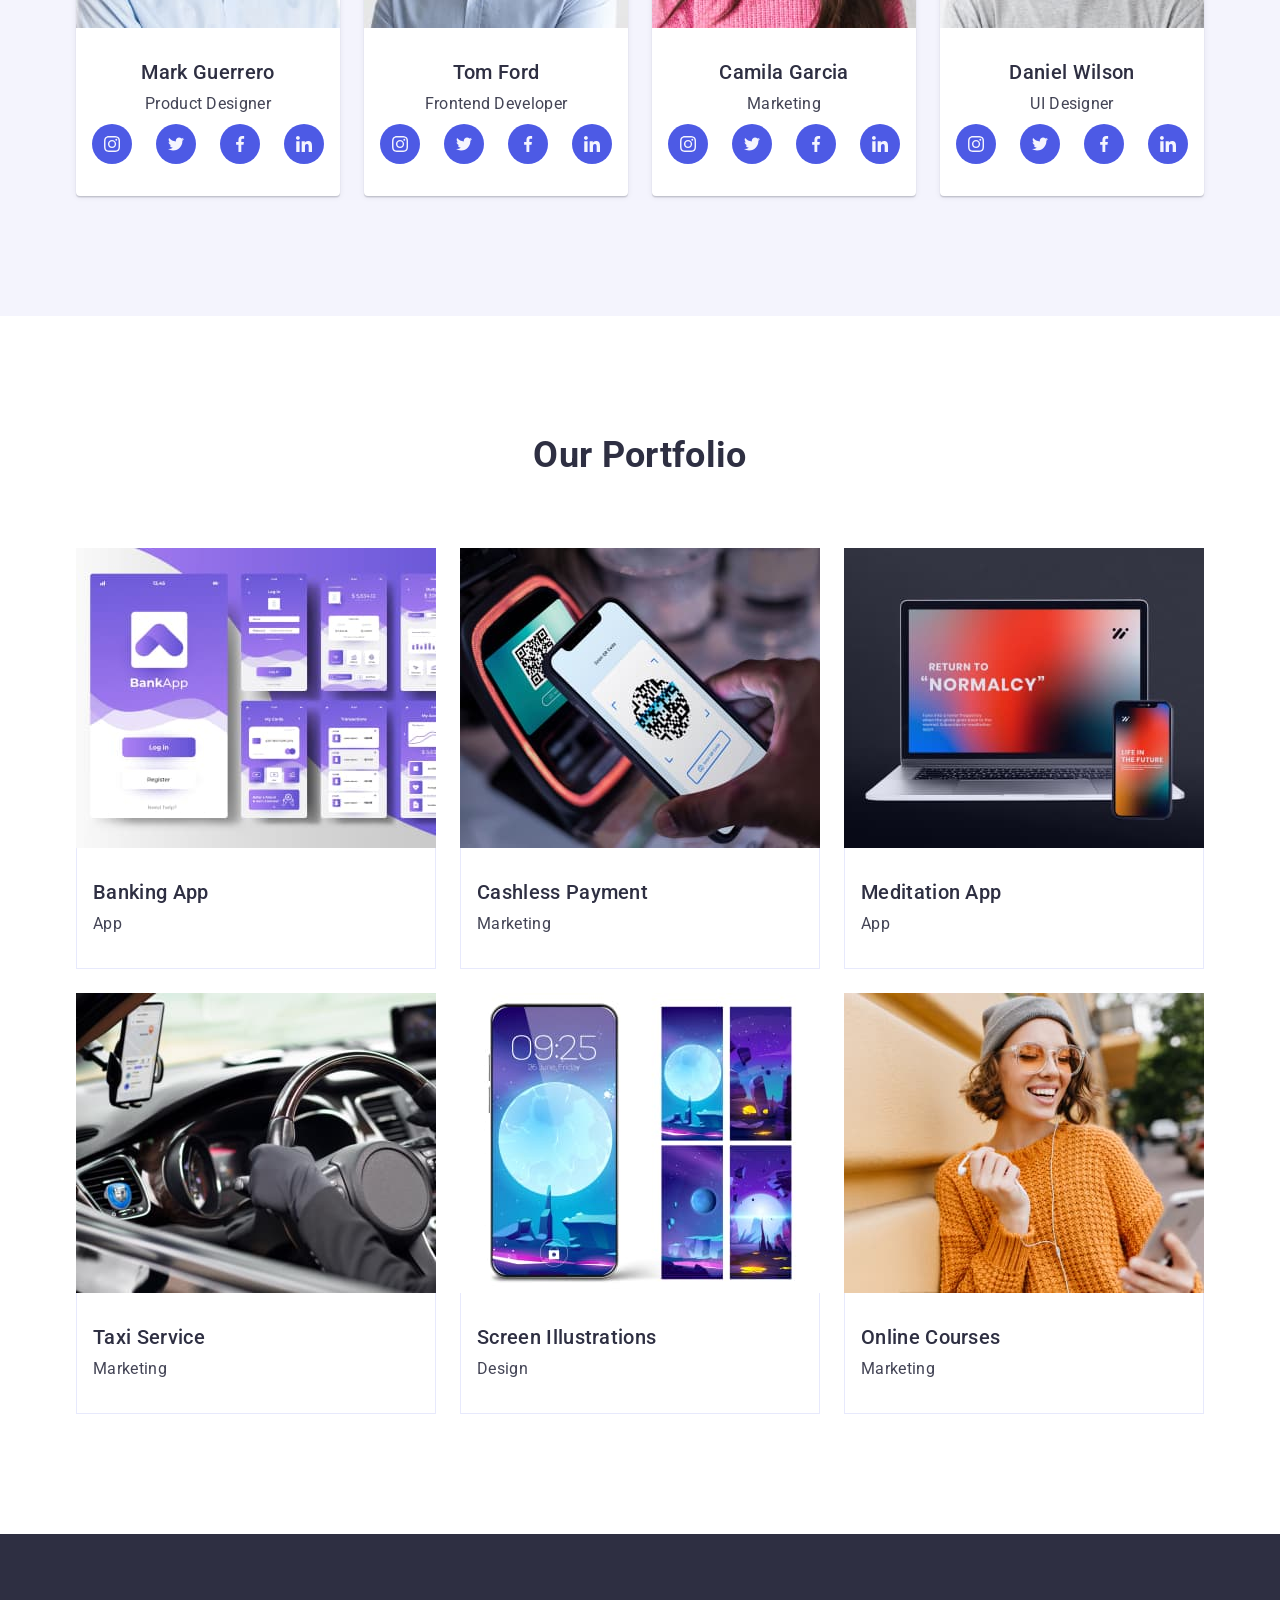
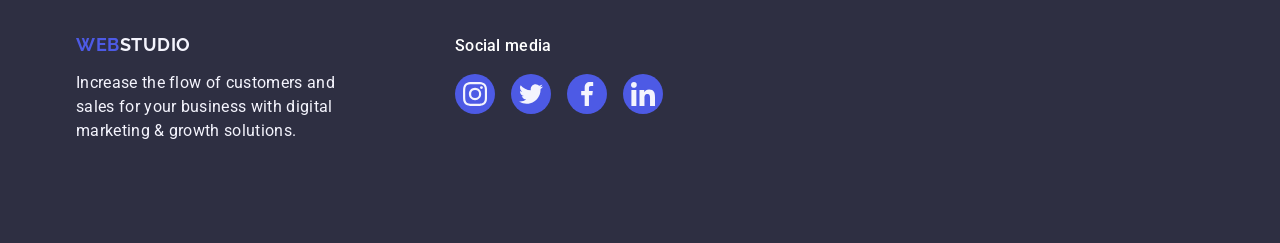
==== commit 91051d03: "Initial commit" ====
--- a/index.html
+++ b/index.html
@@ -1,413 +1,464 @@
 <!DOCTYPE html>
-<html lang="pl">
+<html lang="en">
   <head>
-    <meta charset="utf-8" />
+    <meta charset="UTF-8" />
+    <meta name="viewport" content="width=device-width, initial-scale=1.0" />
+    <link rel="preconnect" href="https://fonts.googleapis.com" />
+    <link rel="preconnect" href="https://fonts.gstatic.com" crossorigin />
     <link
+      href="https://fonts.googleapis.com/css2?family=Raleway:wght@700&family=Roboto:wght@400;500;700&display=swap"
       rel="stylesheet"
-      href="https://cdnjs.cloudflare.com/ajax/libs/modern-normalize/1.1.0/modern-normalize.min.css"
     />
     <link
-      href="https://fonts.googleapis.com/css2?family=Raleway:wght@700&family=Roboto:wght@400;500;700;900&display=swap"
+      href="https://cdn.jsdelivr.net/npm/modern-normalize@2.0.0/modern-normalize.min.css"
       rel="stylesheet"
     />
-    <link rel="stylesheet" href="./css/styles.css" />
-    <title>WebStudio - agencja interaktywna</title>
+    <link href="./styles/styles.css" rel="stylesheet" />
+    <title>Web Studio</title>
   </head>
   <body>
-    <header class="page-header">
-      <div class="container page-nav">
-        <a href="./" class="logo"><span class="logo-blue">Web</span>Studio</a>
-        <nav>
-          <ul class="nav-links">
-            <li><a class="is-active" href="">Agencja</a></li>
-            <li><a href="./portfolio.html">Portfolio</a></li>
-            <li><a href="">Kontakt</a></li>
+    <header>
+      <div class="page-header container">
+        <a href="" class="logo">Web<span class="logo-dark">Studio</span></a>
+        <nav class="navigation">
+          <ul class="menu">
+            <li class="menu-item">
+              <a href="" class="menu-link active">Studio</a>
+            </li>
+            <li class="menu-item">
+              <a href="" class="menu-link">Portfolio</a>
+            </li>
+            <li class="menu-item">
+              <a href="" class="menu-link">Contacts</a>
+            </li>
           </ul>
         </nav>
-        <ul class="nav-links contact-links">
-          <li>
-            <a href="mailto:info@devstudio.com">
-              <svg width="16" height="12">
-                <use href="./images/icons.svg#icon-envelope"></use>
-              </svg>
-              info@devstudio.com
-            </a>
-          </li>
-          <li>
-            <a href="tel:+48111111111">
-              <svg width="10" height="16">
-                <use href="./images/icons.svg#icon-smartphone"></use>
-              </svg>
-              +48 111 111 111
-            </a>
-          </li>
-        </ul>
+        <address>
+          <ul class="contact">
+            <li class="contact-item">
+              <a href="mailto:info@devstudio.com" class="contact-link"
+                >info@devstudio.com</a
+              >
+            </li>
+            <li class="contact-item">
+              <a href="tel:+11 (000) 111-11-11" class="contact-link"
+                >+11 (000) 111-11-11</a
+              >
+            </li>
+          </ul>
+        </address>
       </div>
     </header>
-    <!--hero content-->
+
     <main>
-      <section class="hero-content section">
+      <section class="section hero">
         <div class="container">
-          <h1>
-            Efektywne rozwiązania<br />
-            dla waszego biznesu
+          <h1 class="hero-title">
+            Effective Solutions <br \ />for Your Business
           </h1>
-          <button type="button" class="hero-button" data-modal-open>Zamów usługę</button>
+          <button type="button" class="hero-button">Order Service</button>
         </div>
       </section>
-      <!--examples content-->
-      <section class="examples-content section">
+      <section class="section features">
         <div class="container">
-          <ul class="examples-cards">
-            <li>
-              <div class="examples-icons-bg">
-                <svg class="examples-icons" width="70" height="70">
-                  <use href="images/icons.svg#icon-antenna"></use>
-                </svg>
-              </div>
-              <h3>Lorem ipsum</h3>
-              <p>
-                Lorem ipsum dolor sit amet, consectetur adipiscing elit. Nam vel arcu sem. Sed non sodales dui. Interdum
-                et malesuada
+          <ul class="features-list">
+            <li class="features-item">
+              <div class="features-icons">
+                <svg width="64" height="64">
+                  <use href="./images/icons.svg#icon-antenna"></use>
+                </svg>
+              </div>
+              <h3 class="features-item-title">Strategy</h3>
+              <p class="features-item-text">
+                Our goal is to identify the business problem to walk away with
+                the perfect and creative solution.
               </p>
             </li>
-            <li>
-              <div class="examples-icons-bg">
-                <svg class="examples-icons" width="70" height="70">
-                  <use href="images/icons.svg#icon-clock"></use>
-                </svg>
-              </div>
-              <h3>Lorem ipsum</h3>
-              <p>
-                Lorem ipsum dolor sit amet, consectetur adipiscing elit. Nam vel arcu sem. Sed non sodales dui. Interdum
-                et malesuada
+            <li class="features-item">
+              <div class="features-icons">
+                <svg width="64" height="64">
+                  <use href="./images/icons.svg#icon-clock"></use>
+                </svg>
+              </div>
+              <h3 class="features-item-title">Punctuality</h3>
+              <p class="features-item-text">
+                Bring the key message to the brand's audience for the best price
+                within the shortest possible time.
               </p>
             </li>
-            <li>
-              <div class="examples-icons-bg">
-                <svg class="examples-icons" width="70" height="70">
-                  <use href="images/icons.svg#icon-diagram"></use>
-                </svg>
-              </div>
-              <h3>Lorem ipsum</h3>
-              <p>
-                Lorem ipsum dolor sit amet, consectetur adipiscing elit. Nam vel arcu sem. Sed non sodales dui. Interdum
-                et malesuada
+            <li class="features-item">
+              <div class="features-icons">
+                <svg width="64" height="64">
+                  <use href="./images/icons.svg#icon-diagram"></use>
+                </svg>
+              </div>
+              <h3 class="features-item-title">Diligence</h3>
+              <p class="features-item-text">
+                Research and confirm brands that present the strongest digital
+                growth opportunities and minimize risk.
               </p>
             </li>
-            <li>
-              <div class="examples-icons-bg">
-                <svg class="examples-icons" width="70" height="70">
-                  <use href="images/icons.svg#icon-astronaut"></use>
-                </svg>
-              </div>
-              <h3>Lorem ipsum</h3>
-              <p>
-                Lorem ipsum dolor sit amet, consectetur adipiscing elit. Nam vel arcu sem. Sed non sodales dui. Interdum
-                et malesuada
+            <li class="features-item">
+              <div class="features-icons">
+                <svg width="64" height="64">
+                  <use href="./images/icons.svg#icon-astronaut"></use>
+                </svg>
+              </div>
+              <h3 class="features-item-title">Technologies</h3>
+              <p class="features-item-text">
+                Design practice focused on digital experiences. We bring forth a
+                deep passion for problem-solving.
               </p>
             </li>
           </ul>
-          <h2>Czym się zajmujemy</h2>
-          <ul class="examples-info-cards">
-            <li>
-              <figure>
-                <img
-                  src="./images/box-1.jpg"
-                  alt="Schemat blokowy na kartce papieru, dłonie na klawiaturze, tablet i monitor"
-                  width="370"
-                  height="294"
-                />
-                <figcaption>
-                  <p class="examples-info-text">Aplikacje komputerowe</p>
-                </figcaption>
-              </figure>
-            </li>
-            <li>
-              <figure>
-                <img
-                  src="./images/box-2.jpg"
-                  alt="Dłonie trzymają smartfon i dotykają laptopa"
-                  width="370"
-                  height="294"
-                />
-                <figcaption>
-                  <p class="examples-info-text">Aplikacje mobilne</p>
-                </figcaption>
-              </figure>
-            </li>
-            <li>
-              <figure>
-                <img
-                  src="./images/box-3.jpg"
-                  alt="Dłonie trzymają tablet i rysik, w tle iMac"
-                  width="370"
-                  height="294"
-                />
-                <figcaption>
-                  <p class="examples-info-text">Rozwiązania graficzne</p>
-                </figcaption>
-              </figure>
-            </li>
-          </ul>
         </div>
       </section>
-      <!--team content-->
-      <section class="team-content section">
+      <section class="section team">
         <div class="container">
-          <h2>Nasz zespół</h2>
-          <ul class="team-cards">
-            <li>
-              <figure>
-                <img src="images/product.jpg" alt="Osoba zajmująca się tworzeniem produktów" width="270" height="260" />
-                <figcaption>
-                  <span class="team-name">John Doe</span>
-                  <br />
-                  <span class="team-descr">Product Designer</span>
-                </figcaption>
-              </figure>
-              <ul class="team-social">
-                <li>
-                  <a href="#">
-                    <svg width="20" height="20">
-                      <use href="./images/icons.svg#icon-instagram"></use>
-                    </svg>
-                  </a>
-                </li>
-                <li>
-                  <a href="#">
-                    <svg width="20" height="20">
-                      <use href="./images/icons.svg#icon-twitter"></use>
-                    </svg>
-                  </a>
-                </li>
-                <li>
-                  <a href="#">
-                    <svg width="20" height="20">
-                      <use href="./images/icons.svg#icon-facebook"></use>
-                    </svg>
-                  </a>
-                </li>
-                <li>
-                  <a href="#">
-                    <svg width="20" height="20">
-                      <use href="./images/icons.svg#icon-linkedin"></use>
-                    </svg>
-                  </a>
-                </li>
-              </ul>
-            </li>
-            <li>
-              <figure>
-                <img src="images/frontend.jpg" alt="Osoba zajmująca się frontendem" width="270" height="260" />
-                <figcaption>
-                  <span class="team-name">John Doe</span>
-                  <br />
-                  <span class="team-descr">Frontend Developer</span>
-                </figcaption>
-              </figure>
-              <ul class="team-social">
-                <li>
-                  <a href="#">
-                    <svg width="20" height="20">
-                      <use href="./images/icons.svg#icon-instagram"></use>
-                    </svg>
-                  </a>
-                </li>
-                <li>
-                  <a href="#">
-                    <svg width="20" height="20">
-                      <use href="./images/icons.svg#icon-twitter"></use>
-                    </svg>
-                  </a>
-                </li>
-                <li>
-                  <a href="#">
-                    <svg width="20" height="20">
-                      <use href="./images/icons.svg#icon-facebook"></use>
-                    </svg>
-                  </a>
-                </li>
-                <li>
-                  <a href="#">
-                    <svg width="20" height="20">
-                      <use href="./images/icons.svg#icon-linkedin"></use>
-                    </svg>
-                  </a>
-                </li>
-              </ul>
-            </li>
-            <li>
-              <figure>
-                <img src="images/marketing.jpg" alt="Osoba zajmująca się marketingiem" width="270" height="260" />
-                <figcaption>
-                  <span class="team-name">John Doe</span>
-                  <br />
-                  <span class="team-descr">Marketing</span>
-                </figcaption>
-              </figure>
-              <ul class="team-social">
-                <li>
-                  <a href="#">
-                    <svg width="20" height="20">
-                      <use href="./images/icons.svg#icon-instagram"></use>
-                    </svg>
-                  </a>
-                </li>
-                <li>
-                  <a href="#">
-                    <svg width="20" height="20">
-                      <use href="./images/icons.svg#icon-twitter"></use>
-                    </svg>
-                  </a>
-                </li>
-                <li>
-                  <a href="#">
-                    <svg width="20" height="20">
-                      <use href="./images/icons.svg#icon-facebook"></use>
-                    </svg>
-                  </a>
-                </li>
-                <li>
-                  <a href="#">
-                    <svg width="20" height="20">
-                      <use href="./images/icons.svg#icon-linkedin"></use>
-                    </svg>
-                  </a>
-                </li>
-              </ul>
-            </li>
-            <li>
-              <figure>
-                <img src="images/ui.jpg" alt="Osoba zajmująca się interfejsem" width="270" height="260" />
-                <figcaption>
-                  <span class="team-name">John Doe</span>
-                  <br />
-                  <span class="team-descr">UI Developer</span>
-                </figcaption>
-              </figure>
-              <ul class="team-social">
-                <li>
-                  <a href="#">
-                    <svg width="20" height="20">
-                      <use href="./images/icons.svg#icon-instagram"></use>
-                    </svg>
-                  </a>
-                </li>
-                <li>
-                  <a href="#">
-                    <svg width="20" height="20">
-                      <use href="./images/icons.svg#icon-twitter"></use>
-                    </svg>
-                  </a>
-                </li>
-                <li>
-                  <a href="#">
-                    <svg width="20" height="20">
-                      <use href="./images/icons.svg#icon-facebook"></use>
-                    </svg>
-                  </a>
-                </li>
-                <li>
-                  <a href="#">
-                    <svg width="20" height="20">
-                      <use href="./images/icons.svg#icon-linkedin"></use>
-                    </svg>
-                  </a>
-                </li>
-              </ul>
+          <h2 class="section-title">Our Team</h2>
+          <ul class="team-list">
+            <li class="team-item">
+              <img
+                src="./images/product-designer.jpg"
+                alt="Man with dark hair and blue shirt"
+                width="264"
+                height="260"
+              />
+              <div class="team-info">
+                <h3 class="team-item-name">Mark Guerrero</h3>
+                <p class="team-item-text">Product Designer</p>
+                <ul class="social-media">
+                  <li class="social-media-list">
+                    <a class="social-media-link" href="">
+                      <svg class="social-media-icon" width="16" height="16">
+                        <use href="./images/icons.svg#icon-instagram"></use>
+                      </svg>
+                    </a>
+                  </li>
+                  <li class="social-media-list">
+                    <a class="social-media-link" href="">
+                      <svg class="social-media-icon" width="16" height="16">
+                        <use href="./images/icons.svg#icon-twitter"></use>
+                      </svg>
+                    </a>
+                  </li>
+                  <li class="social-media-list">
+                    <a class="social-media-link" href="">
+                      <svg class="social-media-icon" width="16" height="16">
+                        <use href="./images/icons.svg#icon-facebook"></use>
+                      </svg>
+                    </a>
+                  </li>
+                  <li class="social-media-list">
+                    <a class="social-media-link" href="">
+                      <svg class="social-media-icon" width="16" height="16">
+                        <use href="./images/icons.svg#icon-linkedin"></use>
+                      </svg>
+                    </a>
+                  </li>
+                </ul>
+              </div>
+            </li>
+            <li class="team-item">
+              <img
+                src="./images/frontend-developer.jpg"
+                alt="Smiling man with short brown hair and blue shirt"
+                width="264"
+                height="260"
+              />
+              <div class="team-info">
+                <h3 class="team-item-name">Tom Ford</h3>
+                <p class="team-item-text">Frontend Developer</p>
+                <ul class="social-media">
+                  <li class="social-media-list">
+                    <a class="social-media-link" href="">
+                      <svg class="social-media-icon" width="16" height="16">
+                        <use href="./images/icons.svg#icon-instagram"></use>
+                      </svg>
+                    </a>
+                  </li>
+                  <li class="social-media-list">
+                    <a class="social-media-link" href="">
+                      <svg class="social-media-icon" width="16" height="16">
+                        <use href="./images/icons.svg#icon-twitter"></use>
+                      </svg>
+                    </a>
+                  </li>
+                  <li class="social-media-list">
+                    <a class="social-media-link" href="">
+                      <svg class="social-media-icon" width="16" height="16">
+                        <use href="./images/icons.svg#icon-facebook"></use>
+                      </svg>
+                    </a>
+                  </li>
+                  <li class="social-media-list">
+                    <a class="social-media-link" href="">
+                      <svg class="social-media-icon" width="16" height="16">
+                        <use href="./images/icons.svg#icon-linkedin"></use>
+                      </svg>
+                    </a>
+                  </li>
+                </ul>
+              </div>
+            </li>
+            <li class="team-item">
+              <img
+                src="./images/marketing.jpg"
+                alt="Woman with long brown hair and pink jumper"
+                width="264"
+                height="260"
+              />
+              <div class="team-info">
+                <h3 class="team-item-name">Camila Garcia</h3>
+                <p class="team-item-text">Marketing</p>
+                <ul class="social-media">
+                  <li class="social-media-list">
+                    <a class="social-media-link" href="">
+                      <svg class="social-media-icon" width="16" height="16">
+                        <use href="./images/icons.svg#icon-instagram"></use>
+                      </svg>
+                    </a>
+                  </li>
+                  <li class="social-media-list">
+                    <a class="social-media-link" href="">
+                      <svg class="social-media-icon" width="16" height="16">
+                        <use href="./images/icons.svg#icon-twitter"></use>
+                      </svg>
+                    </a>
+                  </li>
+                  <li class="social-media-list">
+                    <a class="social-media-link" href="">
+                      <svg class="social-media-icon" width="16" height="16">
+                        <use href="./images/icons.svg#icon-facebook"></use>
+                      </svg>
+                    </a>
+                  </li>
+                  <li class="social-media-list">
+                    <a class="social-media-link" href="">
+                      <svg class="social-media-icon" width="16" height="16">
+                        <use href="./images/icons.svg#icon-linkedin"></use>
+                      </svg>
+                    </a>
+                  </li>
+                </ul>
+              </div>
+            </li>
+            <li class="team-item">
+              <img
+                src="./images/ui-designer.jpg"
+                alt="Man with short hair and gray shirt"
+                width="264"
+                height="260"
+              />
+              <div class="team-info">
+                <h3 class="team-item-name">Daniel Wilson</h3>
+                <p class="team-item-text">UI Designer</p>
+                <ul class="social-media">
+                  <li class="social-media-list">
+                    <a class="social-media-link" href="">
+                      <svg class="social-media-icon" width="16" height="16">
+                        <use href="./images/icons.svg#icon-instagram"></use>
+                      </svg>
+                    </a>
+                  </li>
+                  <li class="social-media-list">
+                    <a class="social-media-link" href="">
+                      <svg class="social-media-icon" width="16" height="16">
+                        <use href="./images/icons.svg#icon-twitter"></use>
+                      </svg>
+                    </a>
+                  </li>
+                  <li class="social-media-list">
+                    <a class="social-media-link" href="">
+                      <svg class="social-media-icon" width="16" height="16">
+                        <use href="./images/icons.svg#icon-facebook"></use>
+                      </svg>
+                    </a>
+                  </li>
+                  <li class="social-media-list">
+                    <a class="social-media-link" href="">
+                      <svg class="social-media-icon" width="16" height="16">
+                        <use href="./images/icons.svg#icon-linkedin"></use>
+                      </svg>
+                    </a>
+                  </li>
+                </ul>
+              </div>
             </li>
           </ul>
         </div>
       </section>
-      <!--client content-->
-      <section class="client-content section">
+      <section class="section portfolio">
         <div class="container">
-          <h2>Nasi klienci</h2>
-          <ul class="client-cards">
-            <li>
-              <a href="#">
-                <svg class="client-logo" width="106" height="60">
-                  <use href="images/icons.svg#icon-client-1"></use>
-                </svg>
-              </a>
-            </li>
-            <li>
-              <a href="#">
-                <svg class="client-logo" width="106" height="60">
-                  <use href="images/icons.svg#icon-client-2"></use>
-                </svg>
-              </a>
-            </li>
-            <li>
-              <a href="#">
-                <svg class="client-logo" width="106" height="60">
-                  <use href="images/icons.svg#icon-client-3"></use>
-                </svg>
-              </a>
-            </li>
-            <li>
-              <a href="#">
-                <svg class="client-logo" width="106" height="60">
-                  <use href="images/icons.svg#icon-client-4"></use>
-                </svg>
-              </a>
-            </li>
-            <li>
-              <a href="#">
-                <svg class="client-logo" width="106" height="60">
-                  <use href="images/icons.svg#icon-client-5"></use>
-                </svg>
-              </a>
-            </li>
-            <li>
-              <a href="#">
-                <svg class="client-logo" width="106" height="60">
-                  <use href="images/icons.svg#icon-client-6"></use>
-                </svg>
-              </a>
+          <h2 class="section-title">Our Portfolio</h2>
+          <ul class="portfolio-list">
+            <li class="portfolio-item">
+              <div class="portfolio-box">
+                <img
+                  src="./images/banking.jpg"
+                  alt="Portfolio bank app"
+                  width="360"
+                  height="300"
+                />
+                <div class="portfolio-overlay">
+                  <p class="portfolio-overlay-text">
+                    14 Stylish and User-Friendly App Design Concepts · Task
+                    Manager App · Calorie Tracker App · Exotic Fruit Ecommerce
+                    App · Cloud Storage App
+                  </p>
+                </div>
+              </div>
+              <div class="portfolio-info">
+                <h3 class="portfolio-item-name">Banking App</h3>
+                <p class="portfolio-item-text">App</p>
+              </div>
+            </li>
+            <li class="portfolio-item">
+              <div class="portfolio-box">
+                <img
+                  src="./images/cashless-payment.jpg"
+                  alt="Portfolio payment"
+                  width="360"
+                  height="300"
+                />
+                <div class="portfolio-overlay">
+                  <p class="portfolio-overlay-text">
+                    14 Stylish and User-Friendly App Design Concepts · Task
+                    Manager App · Calorie Tracker App · Exotic Fruit Ecommerce
+                    App · Cloud Storage App
+                  </p>
+                </div>
+              </div>
+              <div class="portfolio-info">
+                <h3 class="portfolio-item-name">Cashless Payment</h3>
+                <p class="portfolio-item-text">Marketing</p>
+              </div>
+            </li>
+            <li class="portfolio-item">
+              <div class="portfolio-box">
+                <img
+                  src="./images/meditation-app.jpg"
+                  alt="Portfolio meditation app"
+                  width="360"
+                  height="300"
+                />
+                <div class="portfolio-overlay">
+                  <p class="portfolio-overlay-text">
+                    14 Stylish and User-Friendly App Design Concepts · Task
+                    Manager App · Calorie Tracker App · Exotic Fruit Ecommerce
+                    App · Cloud Storage App
+                  </p>
+                </div>
+              </div>
+              <div class="portfolio-info">
+                <h3 class="portfolio-item-name">Meditation App</h3>
+                <p class="portfolio-item-text">App</p>
+              </div>
+            </li>
+            <li class="portfolio-item">
+              <div class="portfolio-box">
+                <img
+                  src="./images/taxi-service.jpg"
+                  alt="Portfolio taxi service"
+                  width="360"
+                  height="300"
+                />
+                <div class="portfolio-overlay">
+                  <p class="portfolio-overlay-text">
+                    14 Stylish and User-Friendly App Design Concepts · Task
+                    Manager App · Calorie Tracker App · Exotic Fruit Ecommerce
+                    App · Cloud Storage App
+                  </p>
+                </div>
+              </div>
+              <div class="portfolio-info">
+                <h3 class="portfolio-item-name">Taxi Service</h3>
+                <p class="portfolio-item-text">Marketing</p>
+              </div>
+            </li>
+            <li class="portfolio-item">
+              <div class="portfolio-box">
+                <img
+                  src="./images/screen-illustrations.jpg"
+                  alt="Portfolio screen illustrations"
+                  width="360"
+                  height="300"
+                />
+                <div class="portfolio-overlay">
+                  <p class="portfolio-overlay-text">
+                    14 Stylish and User-Friendly App Design Concepts · Task
+                    Manager App · Calorie Tracker App · Exotic Fruit Ecommerce
+                    App · Cloud Storage App
+                  </p>
+                </div>
+              </div>
+              <div class="portfolio-info">
+                <h3 class="portfolio-item-name">Screen Illustrations</h3>
+                <p class="portfolio-item-text">Design</p>
+              </div>
+            </li>
+            <li class="portfolio-item">
+              <div class="portfolio-box">
+                <img
+                  src="./images/online-courses.jpg"
+                  alt="Portfolio online courses"
+                  width="360"
+                  height="300"
+                />
+                <div class="portfolio-overlay">
+                  <p class="portfolio-overlay-text">
+                    14 Stylish and User-Friendly App Design Concepts · Task
+                    Manager App · Calorie Tracker App · Exotic Fruit Ecommerce
+                    App · Cloud Storage App
+                  </p>
+                </div>
+              </div>
+              <div class="portfolio-info">
+                <h3 class="portfolio-item-name">Online Courses</h3>
+                <p class="portfolio-item-text">Marketing</p>
+              </div>
             </li>
           </ul>
         </div>
       </section>
     </main>
-    <footer>
-      <div class="footer container">
-        <div class="footer-address">
-          <a href="/" class="logo logo-white"> <span class="logo-blue">Web</span>Studio </a>
-          <address>
-            <p>m. Warszawa, Aleje Jerozolimskie 21</p>
-            <p><a href="mailto:info@example.com">info@example.com</a></p>
-            <p><a href="tel:+48111111111">+48 111 111 111</a></p>
-          </address>
-        </div>
-        <div class="footer-social">
-          <h4>Dołącz do nas</h4>
-          <ul class="footer-social-icons">
-            <li>
-              <a href="#">
-                <svg class="footer-social-icon" width="20" height="20">
+
+    <footer class="page-footer">
+      <div class="container">
+        <div class="footer-column">
+          <a href="" class="logo">Web<span class="logo-light">Studio</span></a>
+          <p class="footer-text">
+            Increase the flow of customers and <br />sales for your business
+            with digital <br />marketing & growth solutions.
+          </p>
+        </div>
+        <div class="footer-column">
+          <p class="footer-social-title">Social media</p>
+          <ul class="social-media">
+            <li class="social-media-list">
+              <a class="social-media-footer-link" href="">
+                <svg class="social-media-icon" width="24" height="24">
                   <use href="./images/icons.svg#icon-instagram"></use>
                 </svg>
               </a>
             </li>
-            <li>
-              <a href="#">
-                <svg class="footer-social-icon" width="20" height="20">
+            <li class="social-media-list">
+              <a class="social-media-footer-link" href="">
+                <svg class="social-media-icon" width="24" height="24">
                   <use href="./images/icons.svg#icon-twitter"></use>
                 </svg>
               </a>
             </li>
-            <li>
-              <a href="#">
-                <svg class="footer-social-icon" width="20" height="20">
+            <li class="social-media-list">
+              <a class="social-media-footer-link" href="">
+                <svg class="social-media-icon" width="24" height="24">
                   <use href="./images/icons.svg#icon-facebook"></use>
                 </svg>
               </a>
             </li>
-            <li>
-              <a href="#">
-                <svg class="footer-social-icon" width="20" height="20">
+            <li class="social-media-list">
+              <a class="social-media-footer-link" href="">
+                <svg class="social-media-icon" width="24" height="24">
                   <use href="./images/icons.svg#icon-linkedin"></use>
                 </svg>
               </a>
@@ -416,17 +467,5 @@
         </div>
       </div>
     </footer>
-
-    <div class="backdrop is-hidden" data-modal>
-      <div class="modal">
-        <button type="button" class="close-btn" data-modal-close>
-          <svg width="18" height="18">
-            <use href="./images/icons.svg#icon-close"></use>
-          </svg>
-        </button>
-      </div>
-    </div>
-
-    <script src="./js/modal.js"></script>
   </body>
 </html>
--- a/styles/styles.css
+++ b/styles/styles.css
@@ -0,0 +1,391 @@
+* {
+  margin: 0;
+  padding: 0;
+}
+
+:root {
+  --primary-brand-color: #4d5ae5;
+  --pressed-state-color: #404bbf;
+  --dark-color: #2e2f42;
+  --success-color: #31d0aa;
+  --text-color: #434455;
+  --subtle-text-color: #8e8f99;
+  --accent-color: #e7e9fc;
+  --light-color: #f4f4fd;
+  --white-color: #fff;
+  --modal-color: #fcfcfc;
+  --cubic-bezier: cubic-bezier(0.4, 0, 0.2, 1);
+}
+
+body {
+  font-family: "Roboto", sans-serif;
+  color: var(--text-color);
+  background-color: var(--white-color);
+  letter-spacing: 0.02em;
+}
+
+a {
+  text-decoration: none;
+}
+
+ul {
+  list-style-type: none;
+}
+
+img {
+  display: block;
+  max-width: 100%;
+}
+
+address {
+  font-style: normal;
+}
+
+.container {
+  max-width: 1158px;
+  margin: 0 auto;
+  padding: 0 15px;
+}
+
+/* ------ HEADER ------- */
+
+.page-header {
+  display: flex;
+  align-items: center;
+  justify-content: space-between;
+}
+
+.logo {
+  font-family: "Raleway", sans-serif;
+  font-size: 18px;
+  font-weight: 700;
+  color: var(--primary-brand-color);
+  line-height: 1.17;
+  letter-spacing: 0.03em;
+  text-transform: uppercase;
+}
+
+.logo-dark {
+  color: var(--dark-color);
+}
+
+.navigation {
+  flex-grow: 1;
+  margin-left: 76px;
+}
+
+.menu,
+.contact {
+  display: flex;
+  gap: 40px;
+}
+
+.menu-link {
+  font-weight: 500;
+  font-size: 16px;
+  color: var(--dark-color);
+  line-height: 1.5;
+  padding-top: 24px;
+  padding-bottom: 24px;
+  display: block;
+}
+
+.menu-link:hover,
+.menu-link:focus,
+.contact-link:hover,
+.contact-link:focus {
+  color: var(--pressed-state-color);
+  transition: color 250ms var(--cubic-bezier);
+}
+
+.menu-link.active {
+  position: relative;
+  color: var(--pressed-state-color);
+}
+
+.menu-link.active::after {
+  display: block;
+  content: "";
+  height: 4px;
+  background-color: var(--pressed-state-color);
+  border-radius: 2px;
+  position: absolute;
+  width: 100%;
+  bottom: 0;
+}
+
+.contact-link {
+  font-size: 16px;
+  line-height: 1.5;
+  color: var(--text-color);
+}
+
+/* ------ MAIN ------- */
+
+.section {
+  padding: 120px 0;
+}
+
+.hero {
+  background-color: var(--dark-color);
+  background-image: linear-gradient(
+      rgba(46, 47, 66, 0.7),
+      rgba(46, 47, 66, 0.7)
+    ),
+    url(../images/people-office.jpg);
+  background-repeat: no-repeat;
+  background-position: center;
+  background-size: auto auto;
+}
+
+.hero .container {
+  padding-top: 68px;
+  padding-bottom: 68px;
+}
+
+.hero-title {
+  font-weight: 700;
+  font-size: 56px;
+  line-height: 1.07;
+  text-align: center;
+  color: var(--white-color);
+  margin-bottom: 48px;
+}
+
+.hero-button {
+  display: block;
+  margin: 0 auto;
+  border: 0;
+  border-radius: 4px;
+  padding: 16px 32px;
+  font-weight: 500;
+  font-size: 16px;
+  line-height: 1.5;
+  letter-spacing: 0.04em;
+  color: var(--white-color);
+  background-color: var(--primary-brand-color);
+  cursor: pointer;
+}
+
+.hero-button:hover,
+.hero-button:focus {
+  background-color: var(--pressed-state-color);
+  transition: background-color 250ms var(--cubic-bezier);
+}
+
+.features-list,
+.team-list,
+.portfolio-list {
+  display: flex;
+  flex-wrap: wrap;
+  gap: 24px;
+}
+
+.features-item,
+.team-item {
+  flex-basis: calc((100% - 72px) / 4);
+}
+
+.features-item {
+  display: flex;
+  flex-direction: column;
+  gap: 8px;
+}
+
+.features-item-title {
+  font-weight: 500;
+  font-size: 20px;
+  line-height: 1.2;
+  color: var(--dark-color);
+}
+
+.features-item-text {
+  font-size: 16px;
+  line-height: 1.5;
+}
+
+.features-icons {
+  width: 264px;
+  height: 112px;
+  display: flex;
+  justify-content: center;
+  align-items: center;
+  background-color: var(--light-color);
+  border: 1px solid var(--subtle-text-color);
+  border-radius: 4px;
+}
+.team {
+  background-color: var(--light-color);
+}
+
+.section-title {
+  font-weight: 700;
+  font-size: 36px;
+  line-height: 1.11;
+  text-align: center;
+  color: var(--dark-color);
+  margin-bottom: 72px;
+}
+
+.team-item {
+  background-color: var(--white-color);
+  border-bottom-right-radius: 4px;
+  border-bottom-left-radius: 4px;
+  box-shadow: 0px 2px 1px 0px rgba(46, 47, 66, 0.08),
+    0px 1px 1px 0px rgba(46, 47, 66, 0.16),
+    0px 1px 6px 0px rgba(46, 47, 66, 0.08);
+}
+
+.team-info,
+.portfolio-info {
+  display: flex;
+  flex-direction: column;
+  gap: 8px;
+  padding: 32px 16px;
+}
+
+.portfolio-info {
+  border-width: 0 1px 1px;
+  border-style: solid;
+  border-color: var(--accent-color);
+}
+
+.portfolio-item {
+  flex-basis: calc((100% - 48px) / 3);
+}
+
+.portfolio-item:hover,
+.portfolio-item:focus {
+  cursor: pointer;
+  box-shadow: 0px 2px 1px 0px rgba(46, 47, 66, 0.08),
+    0px 1px 1px 0px rgba(46, 47, 66, 0.16),
+    0px 1px 6px 0px rgba(46, 47, 66, 0.08);
+  transition: box-shadow 250ms var(--cubic-bezier);
+}
+
+.portfolio-box {
+  position: relative;
+  overflow: hidden;
+}
+
+.portfolio-overlay {
+  position: absolute;
+  top: 0;
+  left: 0;
+  padding: 40px 32px 164px;
+  width: 100%;
+  height: 100%;
+  transform: translateY(100%);
+  transition: transform 250ms var(--cubic-bezier);
+  background-color: var(--primary-brand-color);
+}
+
+.portfolio-item:hover .portfolio-overlay {
+  transform: translateY(0);
+}
+
+.portfolio-overlay-text {
+  font-size: 16px;
+  line-height: 1.5;
+  color: var(--light-color);
+}
+
+.team-item-name,
+.portfolio-item-name {
+  font-weight: 500;
+  font-size: 20px;
+  line-height: 1.2;
+  color: var(--dark-color);
+}
+
+.team-item-text,
+.portfolio-item-text {
+  font-size: 16px;
+  line-height: 1.5;
+}
+
+.team-item-name,
+.team-item-text {
+  text-align: center;
+}
+
+.social-media {
+  display: flex;
+  justify-content: center;
+  gap: 24px;
+}
+
+.social-media:nth-child(2) {
+  gap: 16px;
+}
+
+.social-media-list {
+  width: 40px;
+  height: 40px;
+}
+
+.social-media-link,
+.social-media-footer-link {
+  width: 100%;
+  height: 100%;
+  border: 0;
+  border-radius: 50%;
+  background-color: var(--primary-brand-color);
+  display: flex;
+  justify-content: center;
+  align-items: center;
+}
+
+.social-media-link:hover,
+.social-media-link:focus {
+  background-color: var(--pressed-state-color);
+  transition: background-color 250ms var(--cubic-bezier);
+}
+
+.social-media-footer-link:hover,
+.social-media-footer-link:focus {
+  background-color: var(--success-color);
+  transition: background-color 250ms var(--cubic-bezier);
+}
+
+.social-media-icon {
+  fill: var(--light-color);
+}
+
+/* ------ FOOTER ------- */
+
+.page-footer {
+  padding: 100px 0;
+  background-color: var(--dark-color);
+}
+
+.page-footer .container {
+  display: flex;
+}
+
+.footer-column {
+  display: flex;
+  flex-direction: column;
+  gap: 16px;
+}
+
+.logo-light {
+  color: var(--light-color);
+}
+
+.footer-text {
+  font-size: 16px;
+  line-height: 1.5;
+  color: var(--light-color);
+}
+
+.footer-column:nth-child(2) {
+  margin-left: 120px;
+}
+
+.footer-social-title {
+  font-weight: 500;
+  font-size: 16px;
+  line-height: 1.5;
+  color: var(--white-color);
+}
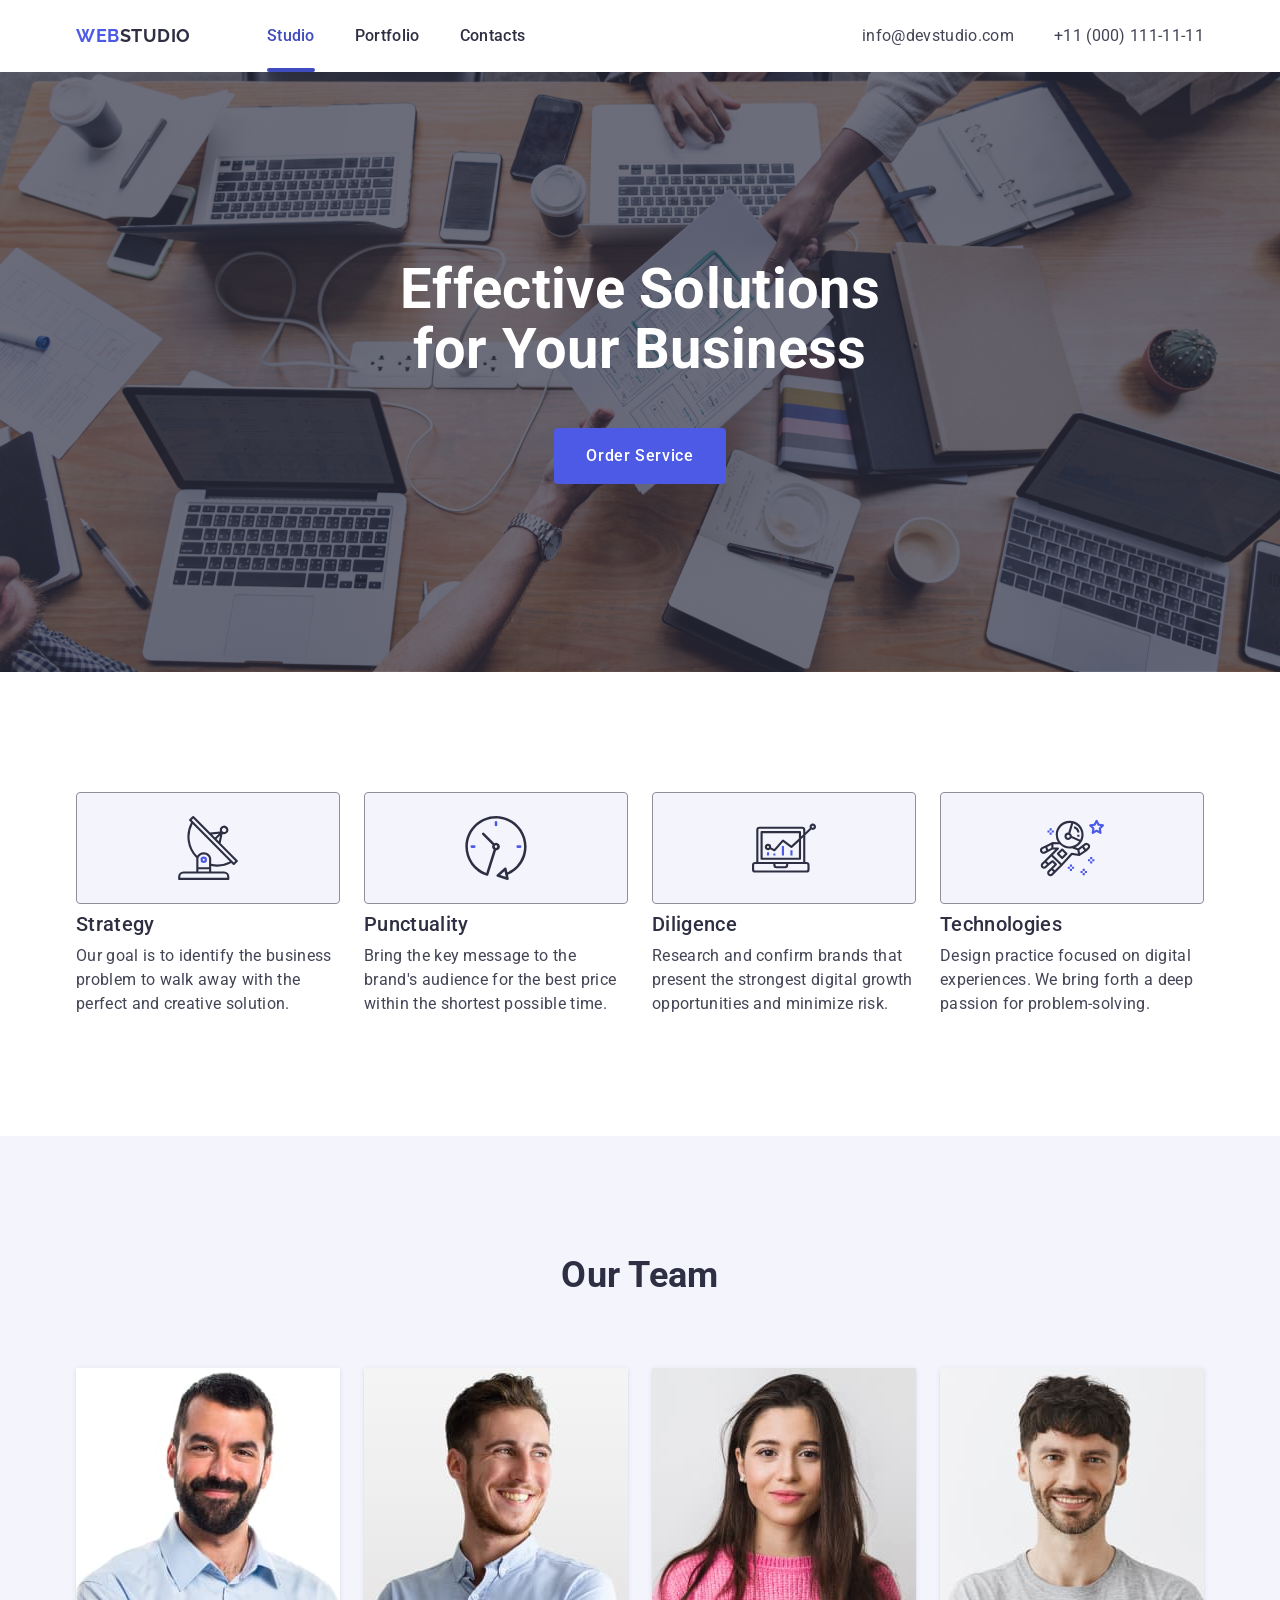
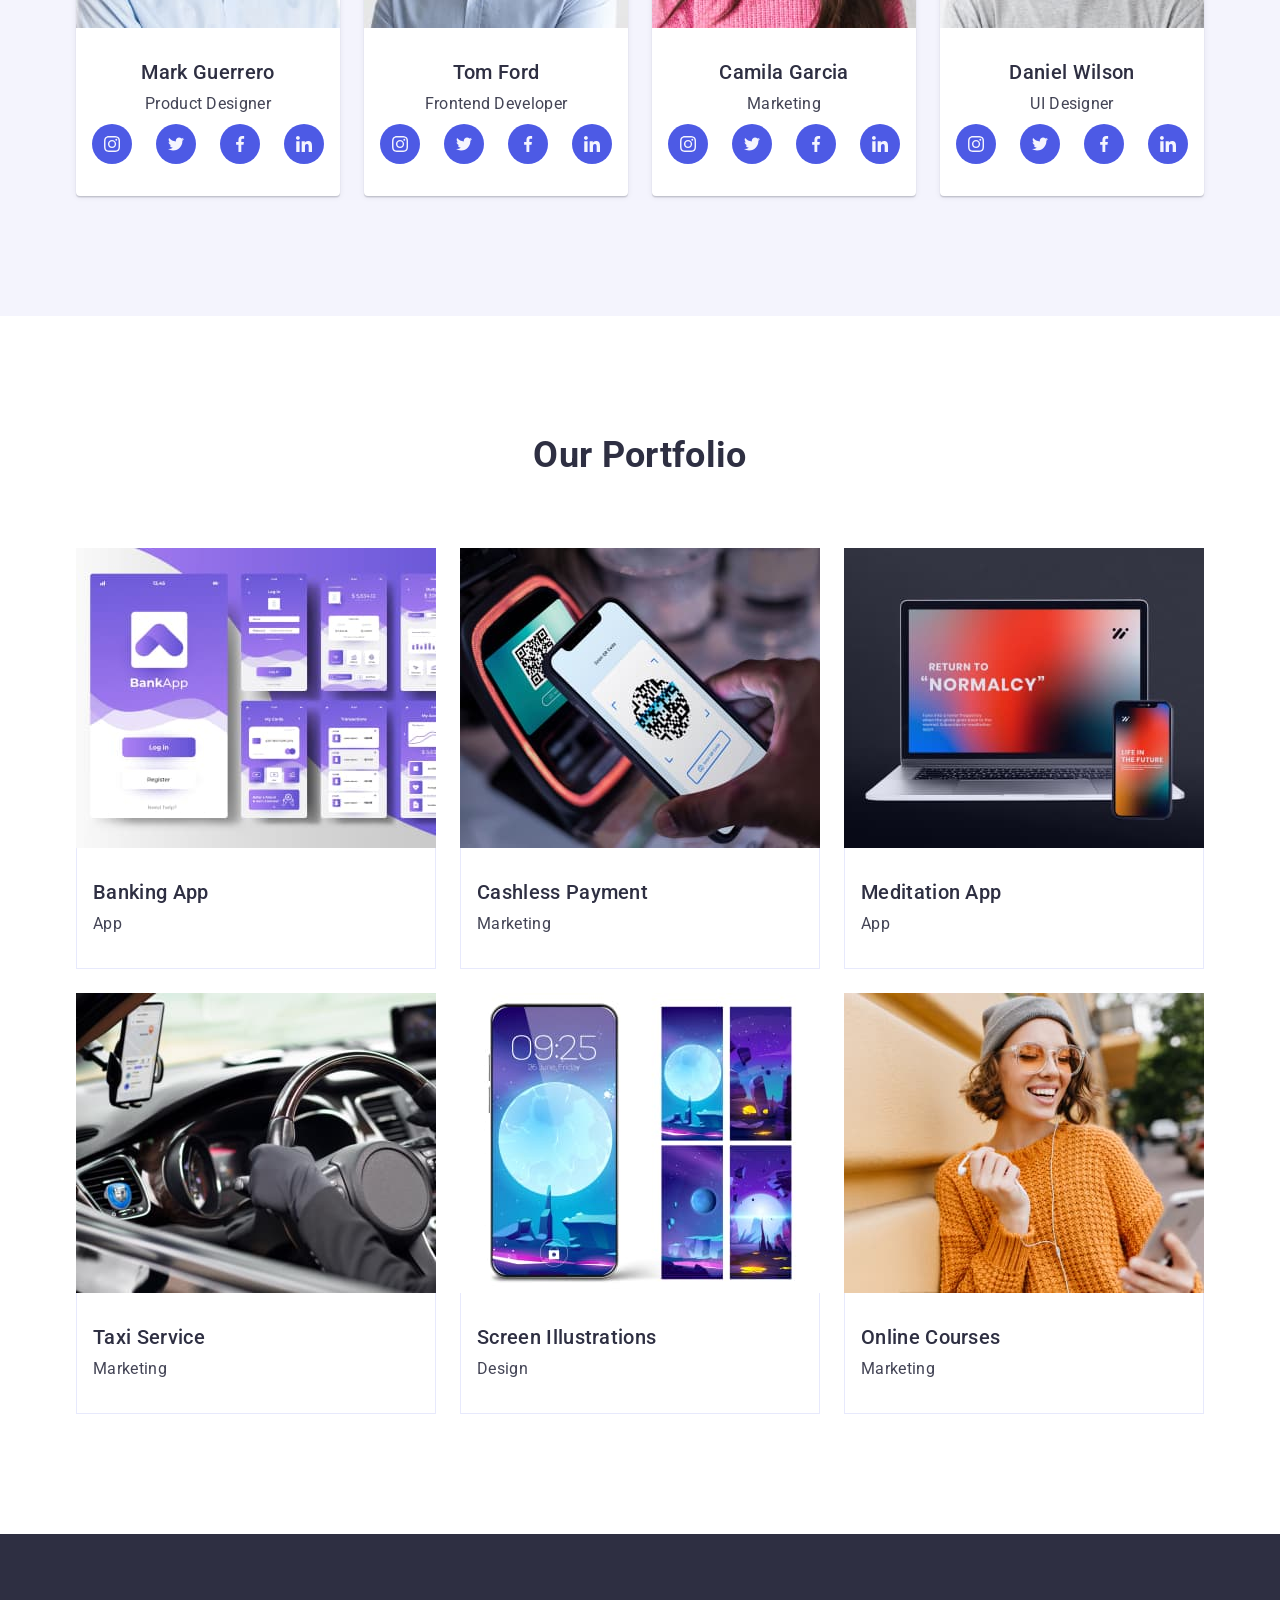
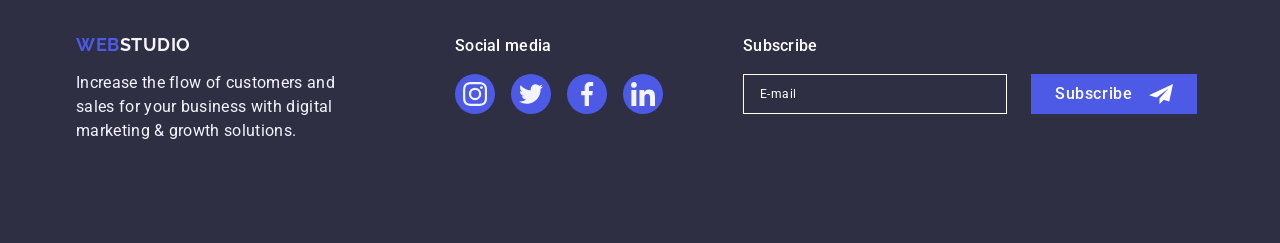
==== commit 053b59c4: "add subscribe elements" ====
--- a/index.html
+++ b/index.html
@@ -433,7 +433,7 @@
           </p>
         </div>
         <div class="footer-column">
-          <p class="footer-social-title">Social media</p>
+          <p class="footer-title">Social media</p>
           <ul class="social-media">
             <li class="social-media-list">
               <a class="social-media-footer-link" href="">
@@ -465,6 +465,26 @@
             </li>
           </ul>
         </div>
+        <div class="footer-column">
+          <p class="footer-title">Subscribe</p>
+          <form name="subscribe" class="subscribe" autocomplete="on">
+            <label>
+              <input
+                type="email"
+                class="subscribe-input"
+                name="subscribe-email"
+                placeholder="E-mail"
+                required
+              />
+            </label>
+            <button type="submit" class="subscribe-button">
+              Subscribe
+              <svg class="subscribe-icon" width="24" height="24">
+                <use href="./images/icons.svg#icon-send"></use>
+              </svg>
+            </button>
+          </form>
+        </div>
       </div>
     </footer>
   </body>
--- a/styles/styles.css
+++ b/styles/styles.css
@@ -383,9 +383,59 @@
   margin-left: 120px;
 }
 
-.footer-social-title {
-  font-weight: 500;
-  font-size: 16px;
-  line-height: 1.5;
-  color: var(--white-color);
-}
+.footer-column:nth-child(3) {
+  margin-left: 80px;
+}
+
+.footer-title {
+  font-weight: 500;
+  font-size: 16px;
+  line-height: 1.5;
+  color: var(--white-color);
+}
+
+.subscribe {
+  display: flex;
+  gap: 24px;
+}
+.subscribe-input {
+  background-color: transparent;
+  border: 1px solid var(--white-color);
+  border-radius: var(--border-radius);
+  outline: none;
+  font-size: 12px;
+  min-width: 264px;
+  min-height: 40px;
+  line-height: 2;
+  letter-spacing: 0.04em;
+  padding-left: 16px;
+  color: var(--white-color);
+}
+
+.subscribe-input::placeholder {
+  color: var(--white-color);
+}
+
+.subscribe-icon {
+  fill: var(--white-color);
+}
+
+.subscribe-button {
+  display: flex;
+  align-items: center;
+  justify-content: center;
+  gap: 16px;
+  border: 0;
+  border-radius: var(--border-radius);
+  background-color: var(--primary-brand-color);
+  color: var(--white-color);
+  line-height: 1.5;
+  font-size: 16px;
+  letter-spacing: 0.04em;
+  font-weight: 500;
+  min-width: 165px;
+  min-height: 40px;
+  padding: 8px 24px;
+}
+
+/* ------ MODAL ------- */
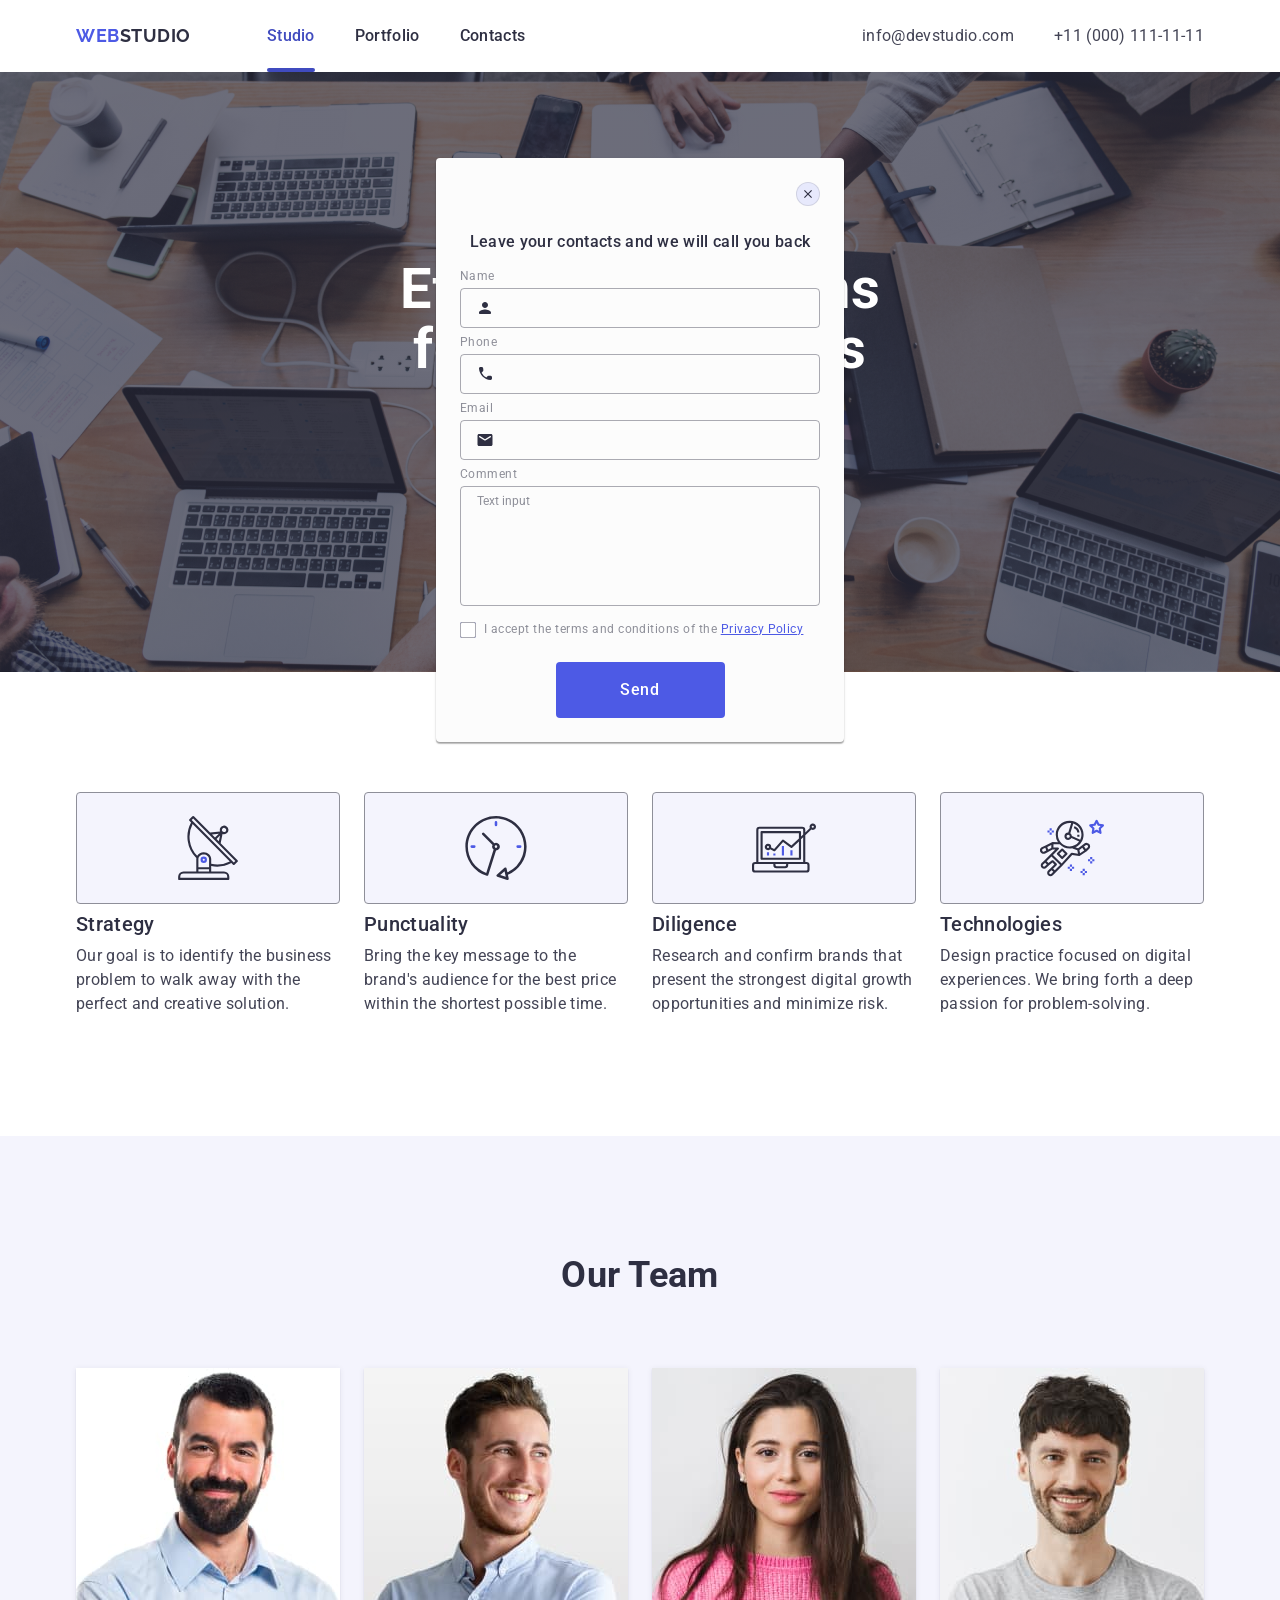
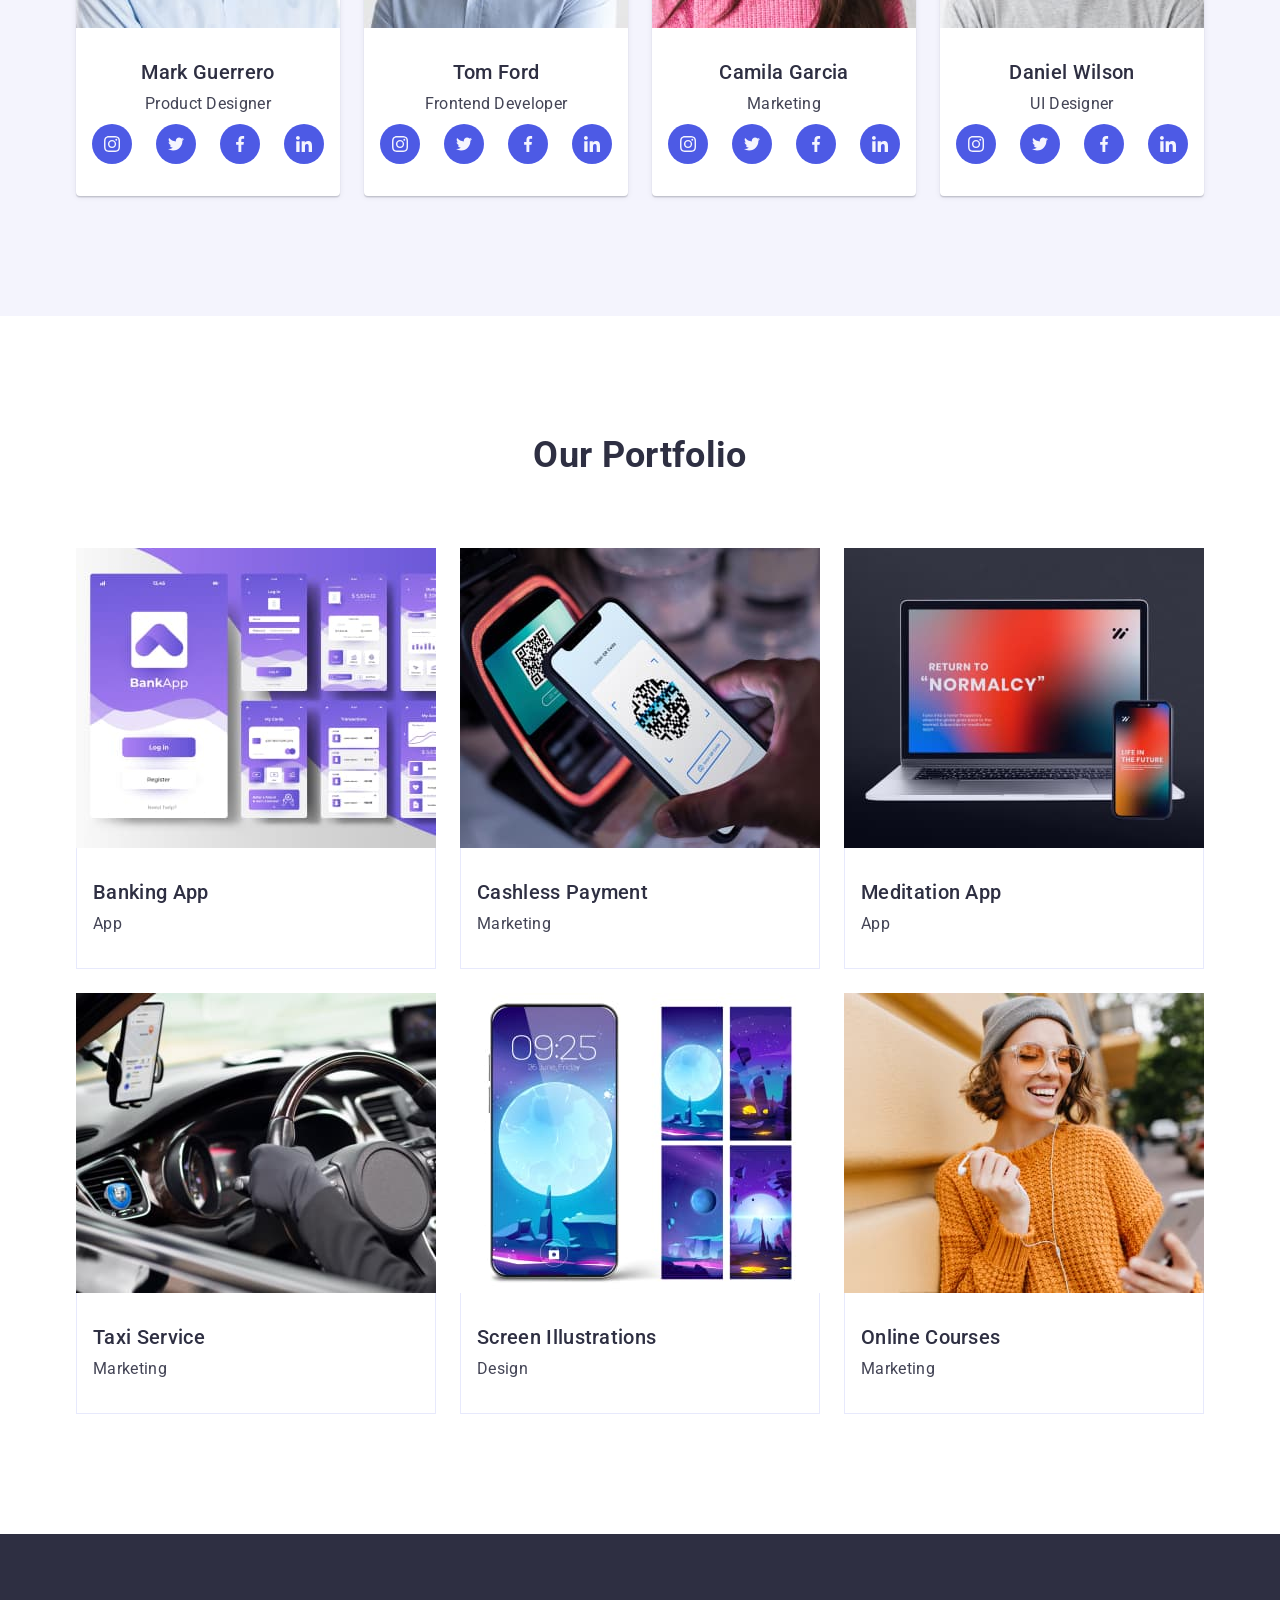
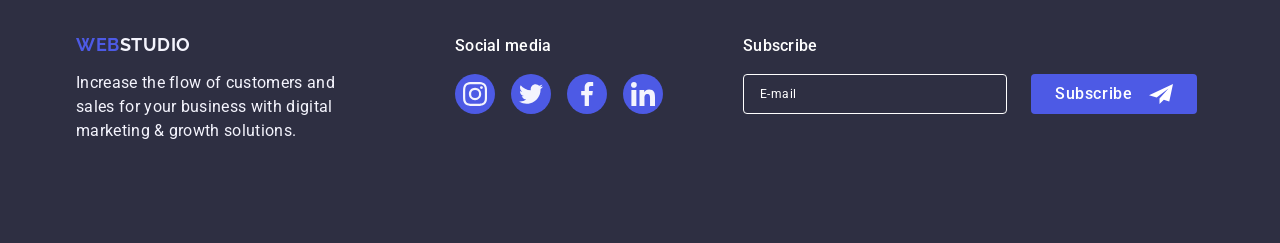
==== commit 15e25ad5: "modal" ====
--- a/index.html
+++ b/index.html
@@ -56,7 +56,7 @@
           <h1 class="hero-title">
             Effective Solutions <br \ />for Your Business
           </h1>
-          <button type="button" class="hero-button">Order Service</button>
+          <button type="button" class="button">Order Service</button>
         </div>
       </section>
       <section class="section features">
@@ -487,5 +487,84 @@
         </div>
       </div>
     </footer>
+
+    <div class="backdrop is-open"></div>
+    <div class="modal">
+      <button type="button" class="modal-close-btn">
+        <svg class="icon-close-btn" width="8" height="8">
+          <use href="./images/icons.svg#icon-close"></use>
+        </svg>
+      </button>
+      <h3 class="modal-title">Leave your contacts and we will call you back</h3>
+      <form name="modal-form" class="modal-form modal-text">
+        <label class="modal-item">
+          Name
+          <div class="modal-wrapper">
+            <input
+              class="modal-input"
+              type="text"
+              name="username"
+              minlength="3"
+              pattern="^[a-zA-Z]+$"
+              title="Your name must be a word."
+              required
+            />
+            <svg class="modal-icon" width="18" height="24">
+              <use href="./images/icons.svg#icon-person"></use>
+            </svg>
+          </div>
+        </label>
+        <label class="modal-item">
+          Phone
+          <div class="modal-wrapper">
+            <input
+              class="modal-input"
+              type="tel"
+              name="phone"
+              pattern="[0-9]"
+              title="Your phone number can only have numbers"
+              required
+            />
+            <svg class="modal-icon" width="18" height="24">
+              <use href="./images/icons.svg#icon-phone"></use>
+            </svg>
+          </div>
+        </label>
+        <label class="modal-item">
+          Email
+          <div class="modal-wrapper">
+            <input class="modal-input" type="email" name="email" required />
+            <svg class="modal-icon" width="18" height="24">
+              <use href="./images/icons.svg#icon-email"></use>
+            </svg>
+          </div>
+        </label>
+        <label class="modal-item">
+          Comment
+          <textarea
+            class="modal-textarea"
+            name="feedback"
+            rows="7"
+            placeholder="Text input"
+          ></textarea>
+        </label>
+        <label class="modal-privacy">
+          <input
+            class="modal-checkbox"
+            type="checkbox"
+            name="checkbox"
+            value="agree"
+          />
+          <svg width="16" height="16">
+            <use href="./images/icons.svg#icon-checkbox"></use>
+          </svg>
+          <span>
+            I accept the terms and conditions of the
+            <a class="modal-privacy-link" href="#">Privacy Policy</a>
+          </span>
+        </label>
+        <button type="button" class="button">Send</button>
+      </form>
+    </div>
   </body>
 </html>
--- a/styles/styles.css
+++ b/styles/styles.css
@@ -15,6 +15,8 @@
   --white-color: #fff;
   --modal-color: #fcfcfc;
   --cubic-bezier: cubic-bezier(0.4, 0, 0.2, 1);
+  --border-radius: 4px;
+  --form-border-color: rgba(46, 47, 66, 0.4);
 }
 
 body {
@@ -152,12 +154,14 @@
   margin-bottom: 48px;
 }
 
-.hero-button {
+.button {
   display: block;
   margin: 0 auto;
   border: 0;
-  border-radius: 4px;
+  border-radius: var(--border-radius);
   padding: 16px 32px;
+  min-width: 169px;
+  min-height: 56px;
   font-weight: 500;
   font-size: 16px;
   line-height: 1.5;
@@ -167,8 +171,8 @@
   cursor: pointer;
 }
 
-.hero-button:hover,
-.hero-button:focus {
+.button:hover,
+.button:focus {
   background-color: var(--pressed-state-color);
   transition: background-color 250ms var(--cubic-bezier);
 }
@@ -212,7 +216,7 @@
   align-items: center;
   background-color: var(--light-color);
   border: 1px solid var(--subtle-text-color);
-  border-radius: 4px;
+  border-radius: var(--border-radius);
 }
 .team {
   background-color: var(--light-color);
@@ -436,6 +440,193 @@
   min-width: 165px;
   min-height: 40px;
   padding: 8px 24px;
+  cursor: pointer;
 }
 
 /* ------ MODAL ------- */
+
+.backdrop {
+  position: fixed;
+  top: 0;
+  left: 0;
+  width: 100%;
+  height: 100%;
+  background-color: var(--form-border-color);
+  opacity: 0;
+  z-index: 999999;
+  visibility: hidden;
+  transition: opacity 250ms var(--cubic-bezier);
+}
+
+.is-open {
+  opacity: 1;
+  pointer-events: none;
+}
+
+.modal {
+  position: absolute;
+  top: 50%;
+  left: 50%;
+  transform: translate(-50%, -50%);
+  width: 408px;
+  min-height: 584px;
+  border-radius: var(--border-radius);
+  background-color: var(--modal-color);
+  padding: 72px 24px 24px;
+  box-shadow: 0px 1px 1px 0px rgba(0, 0, 0, 0.14),
+    0px 1px 3px 0px rgba(0, 0, 0, 0.12), 0px 2px 1px 0px rgba(0, 0, 0, 0.2);
+  transition: transform 250ms var(--cubic-bezier);
+}
+
+.modal-close-btn {
+  display: flex;
+  justify-content: center;
+  align-items: center;
+  width: 24px;
+  height: 24px;
+  background-color: var(--accent-color);
+  border: 1px solid rgba(0, 0, 0, 0.1);
+  border-radius: 50%;
+  position: absolute;
+  cursor: pointer;
+  top: 24px;
+  right: 24px;
+  transition: background-color 250ms var(--cubic-bezier);
+}
+
+.icon-close-btn {
+  fill: var(--dark-color);
+  transition: fill 250ms var(--cubic-bezier);
+}
+
+.modal-close-btn:hover {
+  background-color: var(--pressed-state-color);
+  border: 0;
+  transition: background-color 250ms var(--cubic-bezier);
+}
+
+.modal-close-btn:hover .icon-close-btn {
+  fill: var(--white-color);
+  transition: fill 250ms var(--cubic-bezier);
+}
+
+.modal-title {
+  font-weight: 500;
+  font-size: 16px;
+  line-height: 1.5;
+  text-align: center;
+  color: var(--dark-color);
+  margin-bottom: 16px;
+}
+
+.modal-form {
+  display: flex;
+  flex-direction: column;
+  gap: 8px;
+}
+
+.modal-item {
+  display: flex;
+  flex-direction: column;
+  gap: 4px;
+}
+
+.modal-wrapper {
+  position: relative;
+}
+
+.modal-input {
+  padding-left: 38px;
+}
+
+.modal-text {
+  font-size: 12px;
+  line-height: 1.16;
+  letter-spacing: 0.04em;
+  color: var(--subtle-text-color);
+}
+
+.modal-input {
+  outline: 0;
+  border: 1px solid var(--form-border-color);
+  border-radius: var(--border-radius);
+  height: 40px;
+  width: 100%;
+  color: var(--dark-color);
+  background-color: inherit;
+}
+
+.modal-icon {
+  position: absolute;
+  top: 50%;
+  left: 16px;
+  transform: translateY(-50%);
+  fill: var(--dark-color);
+}
+
+.modal-textarea {
+  outline: transparent;
+  resize: none;
+  border: 1px solid var(--form-border-color);
+  border-radius: var(--border-radius);
+  height: 120px;
+  width: 100%;
+  padding-top: 8px;
+  padding-left: 16px;
+  color: var(--dark-color);
+  background-color: inherit;
+}
+
+.modal-input:focus,
+.modal-input:focus + .modal-icon,
+.modal-textarea:focus {
+  border-color: var(--primary-brand-color);
+  fill: var(--primary-brand-color);
+  transition: border-color 250ms var(--cubic-bezier),
+    fill 250ms var(--cubic-bezier);
+}
+
+.modal-textarea::placeholder {
+  color: var(--subtle-text-color);
+}
+
+.modal-privacy {
+  margin-top: 8px;
+  margin-bottom: 16px;
+  display: flex;
+  align-items: center;
+  gap: 8px;
+  position: relative;
+  height: 16px;
+}
+
+.modal-checkbox {
+  -moz-appearance: none;
+  -webkit-appearance: none;
+  appearance: none;
+  width: 16px;
+  height: 16px;
+  position: absolute;
+  top: 0;
+  left: 0;
+  background-color: var(--white-color);
+  border: 1px solid var(--form-border-color);
+  border-radius: 2px;
+  transition: opacity 250ms var(--cubic-bezier);
+}
+
+.modal-checkbox:checked {
+  opacity: 0;
+  transition: opacity 250ms var(--cubic-bezier);
+}
+
+.modal-privacy-link {
+  text-decoration: underline;
+  color: var(--primary-brand-color);
+}
+
+.modal-privacy-link:hover,
+.modal-privacy-link:focus {
+  color: var(--pressed-state-color);
+  transition: color 250ms var(--cubic-bezier);
+}
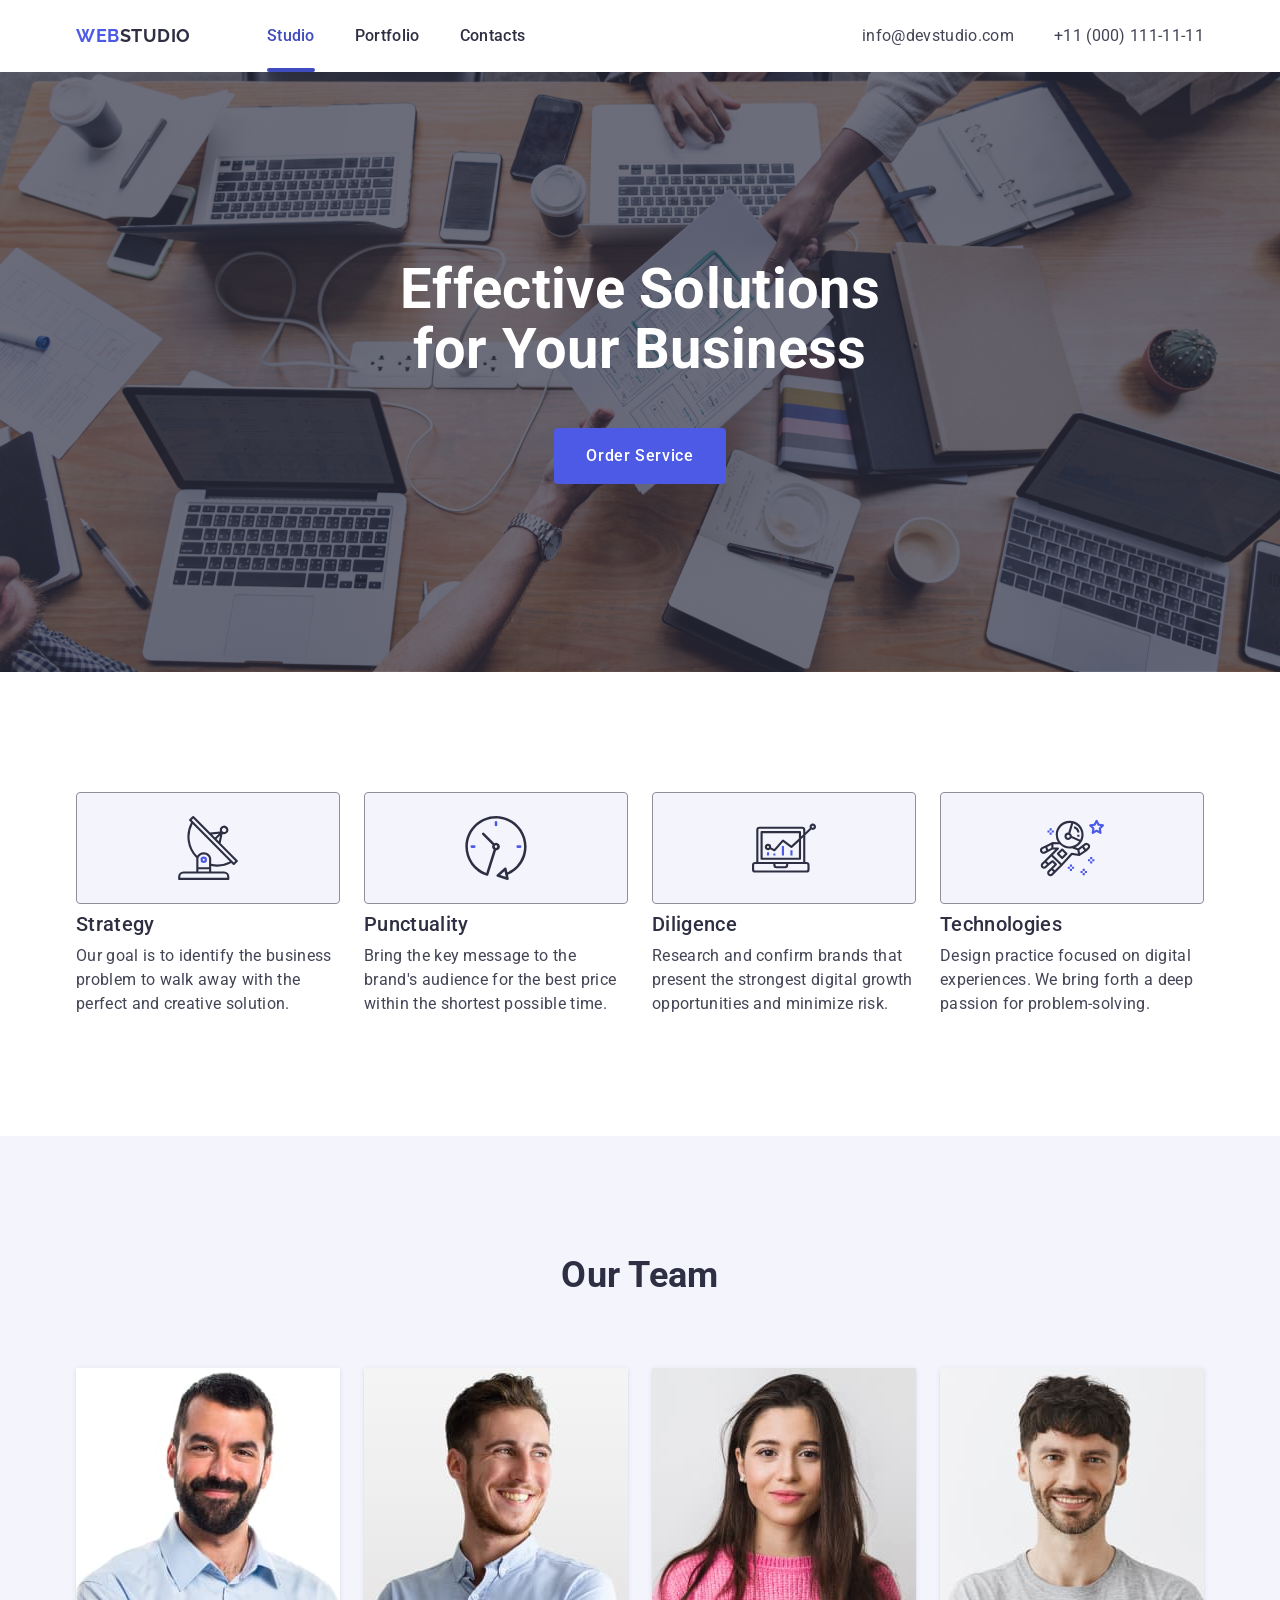
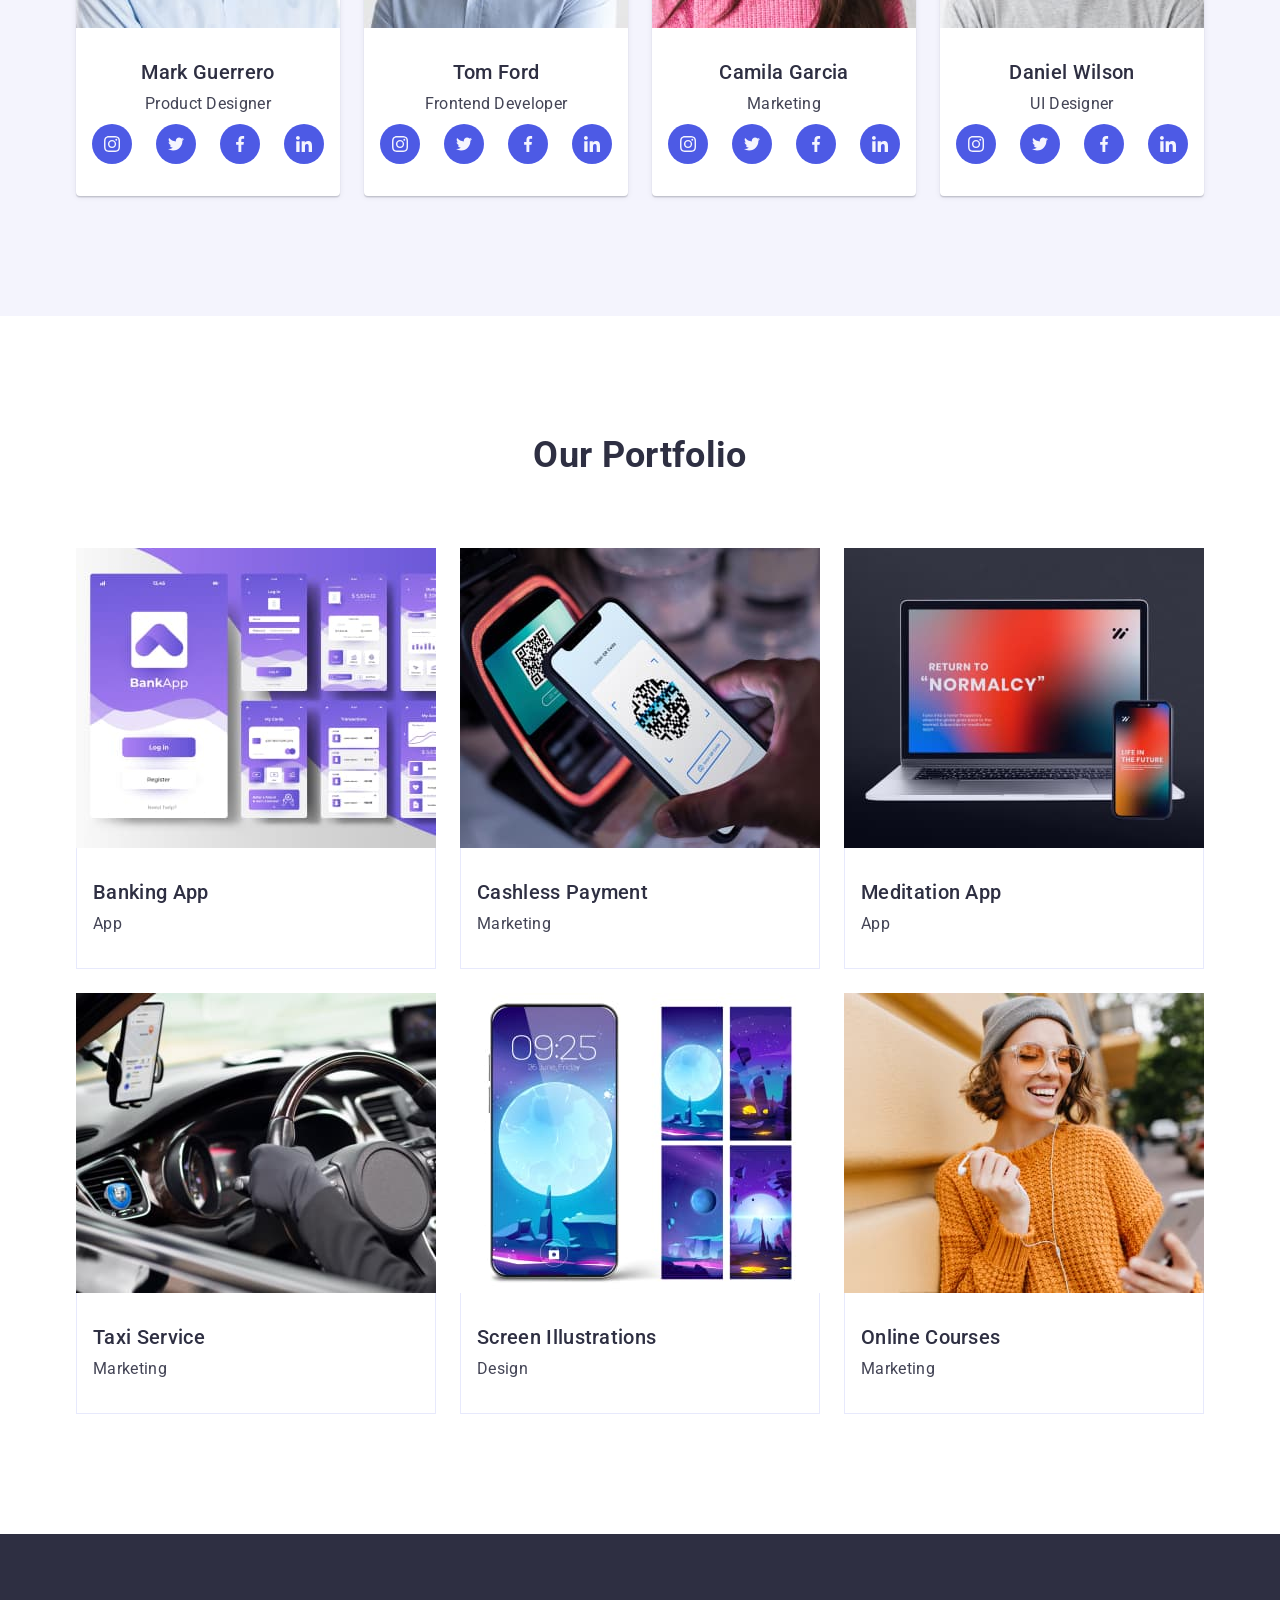
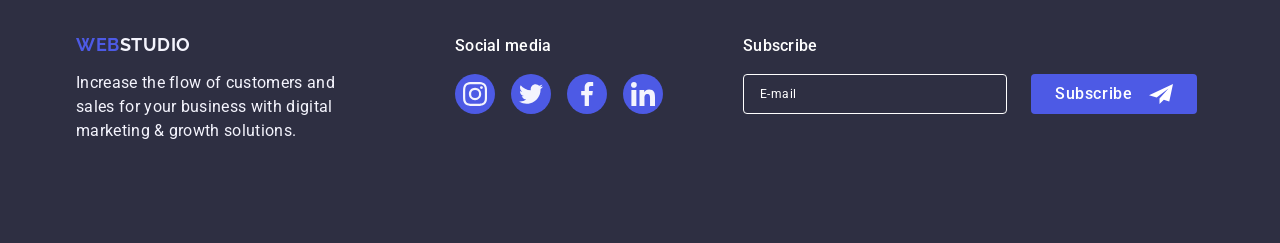
==== commit df5fb167: "add js modal; change display modal" ====
--- a/index.html
+++ b/index.html
@@ -56,7 +56,9 @@
           <h1 class="hero-title">
             Effective Solutions <br \ />for Your Business
           </h1>
-          <button type="button" class="button">Order Service</button>
+          <button type="button" id="modal-open" class="button">
+            Order Service
+          </button>
         </div>
       </section>
       <section class="section features">
@@ -488,83 +490,88 @@
       </div>
     </footer>
 
-    <div class="backdrop is-open"></div>
-    <div class="modal">
-      <button type="button" class="modal-close-btn">
-        <svg class="icon-close-btn" width="8" height="8">
-          <use href="./images/icons.svg#icon-close"></use>
-        </svg>
-      </button>
-      <h3 class="modal-title">Leave your contacts and we will call you back</h3>
-      <form name="modal-form" class="modal-form modal-text">
-        <label class="modal-item">
-          Name
-          <div class="modal-wrapper">
+    <div class="backdrop" modal>
+      <div class="modal">
+        <button type="button" id="modal-close" class="modal-close-btn">
+          <svg class="icon-close-btn" width="8" height="8">
+            <use href="./images/icons.svg#icon-close"></use>
+          </svg>
+        </button>
+        <h3 class="modal-title">
+          Leave your contacts and we will call you back
+        </h3>
+        <form name="modal-form" class="modal-form modal-text">
+          <label class="modal-item">
+            Name
+            <div class="modal-wrapper">
+              <input
+                class="modal-input"
+                type="text"
+                name="username"
+                minlength="3"
+                pattern="^[a-zA-Z]+$"
+                title="Your name must be a word."
+                required
+              />
+              <svg class="modal-icon" width="18" height="24">
+                <use href="./images/icons.svg#icon-person"></use>
+              </svg>
+            </div>
+          </label>
+          <label class="modal-item">
+            Phone
+            <div class="modal-wrapper">
+              <input
+                class="modal-input"
+                type="tel"
+                name="phone"
+                pattern="[0-9]"
+                title="Your phone number can only have numbers"
+                required
+              />
+              <svg class="modal-icon" width="18" height="24">
+                <use href="./images/icons.svg#icon-phone"></use>
+              </svg>
+            </div>
+          </label>
+          <label class="modal-item">
+            Email
+            <div class="modal-wrapper">
+              <input class="modal-input" type="email" name="email" required />
+              <svg class="modal-icon" width="18" height="24">
+                <use href="./images/icons.svg#icon-email"></use>
+              </svg>
+            </div>
+          </label>
+          <label class="modal-item">
+            Comment
+            <textarea
+              class="modal-textarea"
+              name="feedback"
+              rows="7"
+              placeholder="Text input"
+            ></textarea>
+          </label>
+          <label class="modal-privacy">
             <input
-              class="modal-input"
-              type="text"
-              name="username"
-              minlength="3"
-              pattern="^[a-zA-Z]+$"
-              title="Your name must be a word."
-              required
+              class="modal-checkbox"
+              type="checkbox"
+              name="checkbox"
+              value="agree"
             />
-            <svg class="modal-icon" width="18" height="24">
-              <use href="./images/icons.svg#icon-person"></use>
+            <svg width="16" height="16">
+              <use href="./images/icons.svg#icon-checkbox"></use>
             </svg>
-          </div>
-        </label>
-        <label class="modal-item">
-          Phone
-          <div class="modal-wrapper">
-            <input
-              class="modal-input"
-              type="tel"
-              name="phone"
-              pattern="[0-9]"
-              title="Your phone number can only have numbers"
-              required
-            />
-            <svg class="modal-icon" width="18" height="24">
-              <use href="./images/icons.svg#icon-phone"></use>
-            </svg>
-          </div>
-        </label>
-        <label class="modal-item">
-          Email
-          <div class="modal-wrapper">
-            <input class="modal-input" type="email" name="email" required />
-            <svg class="modal-icon" width="18" height="24">
-              <use href="./images/icons.svg#icon-email"></use>
-            </svg>
-          </div>
-        </label>
-        <label class="modal-item">
-          Comment
-          <textarea
-            class="modal-textarea"
-            name="feedback"
-            rows="7"
-            placeholder="Text input"
-          ></textarea>
-        </label>
-        <label class="modal-privacy">
-          <input
-            class="modal-checkbox"
-            type="checkbox"
-            name="checkbox"
-            value="agree"
-          />
-          <svg width="16" height="16">
-            <use href="./images/icons.svg#icon-checkbox"></use>
-          </svg>
-          <span>
-            I accept the terms and conditions of the
-            <a class="modal-privacy-link" href="#">Privacy Policy</a>
-          </span>
-        </label>
-        <button type="button" class="button">Send</button>
-      </form>
+            <span>
+              I accept the terms and conditions of the
+              <a class="modal-privacy-link" href="#">Privacy Policy</a>
+            </span>
+          </label>
+          <button type="button" class="button">Send</button>
+        </form>
+      </div>
     </div>
+
+    <script src="./js/modal.js"></script>
   </body>
 </html>
--- a/styles/styles.css
+++ b/styles/styles.css
@@ -452,15 +452,19 @@
   width: 100%;
   height: 100%;
   background-color: var(--form-border-color);
+  display: none;
   opacity: 0;
-  z-index: 999999;
-  visibility: hidden;
-  transition: opacity 250ms var(--cubic-bezier);
-}
-
-.is-open {
+  transition-property: display opacity;
+  transition-duration: 1s;
+  transition-behavior: allow-discrete;
+}
+
+.backdrop.is-open {
+  display: block;
   opacity: 1;
-  pointer-events: none;
+  @starting-style {
+    opacity: 0;
+  }
 }
 
 .modal {
